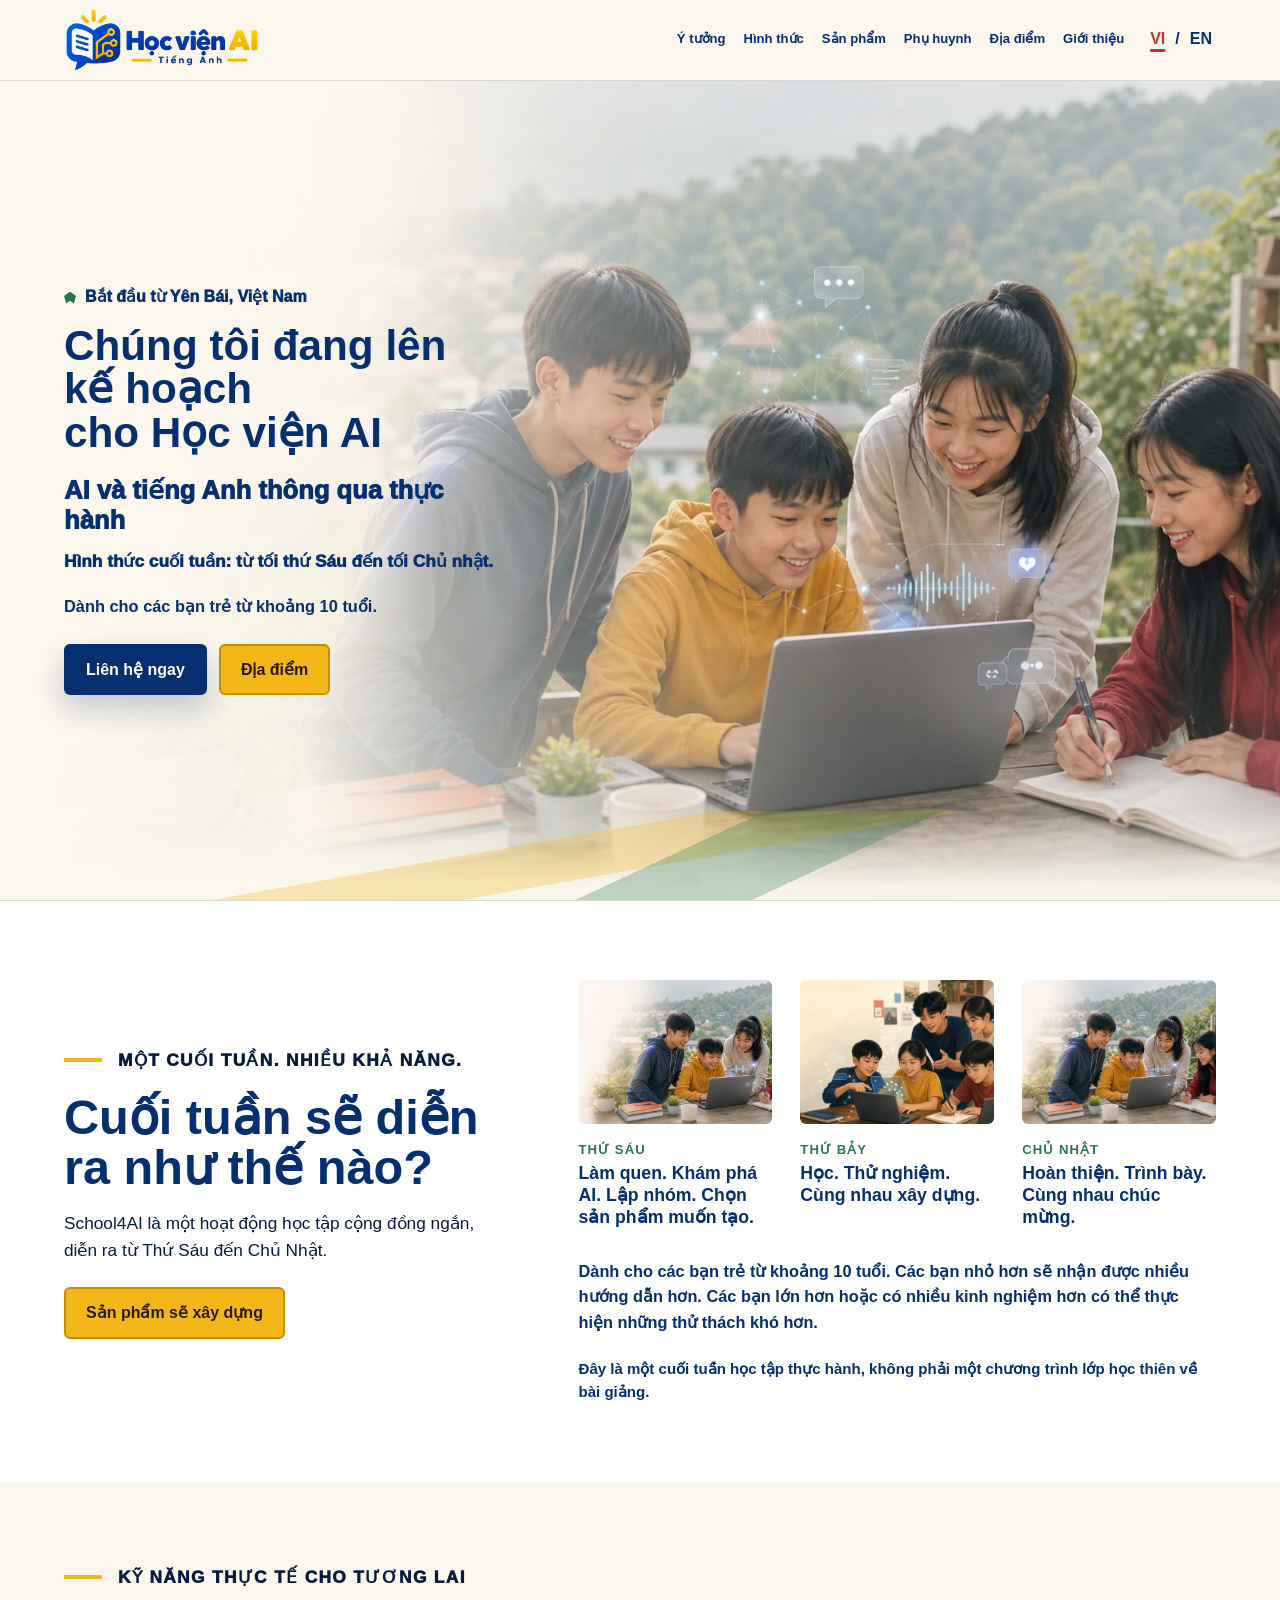
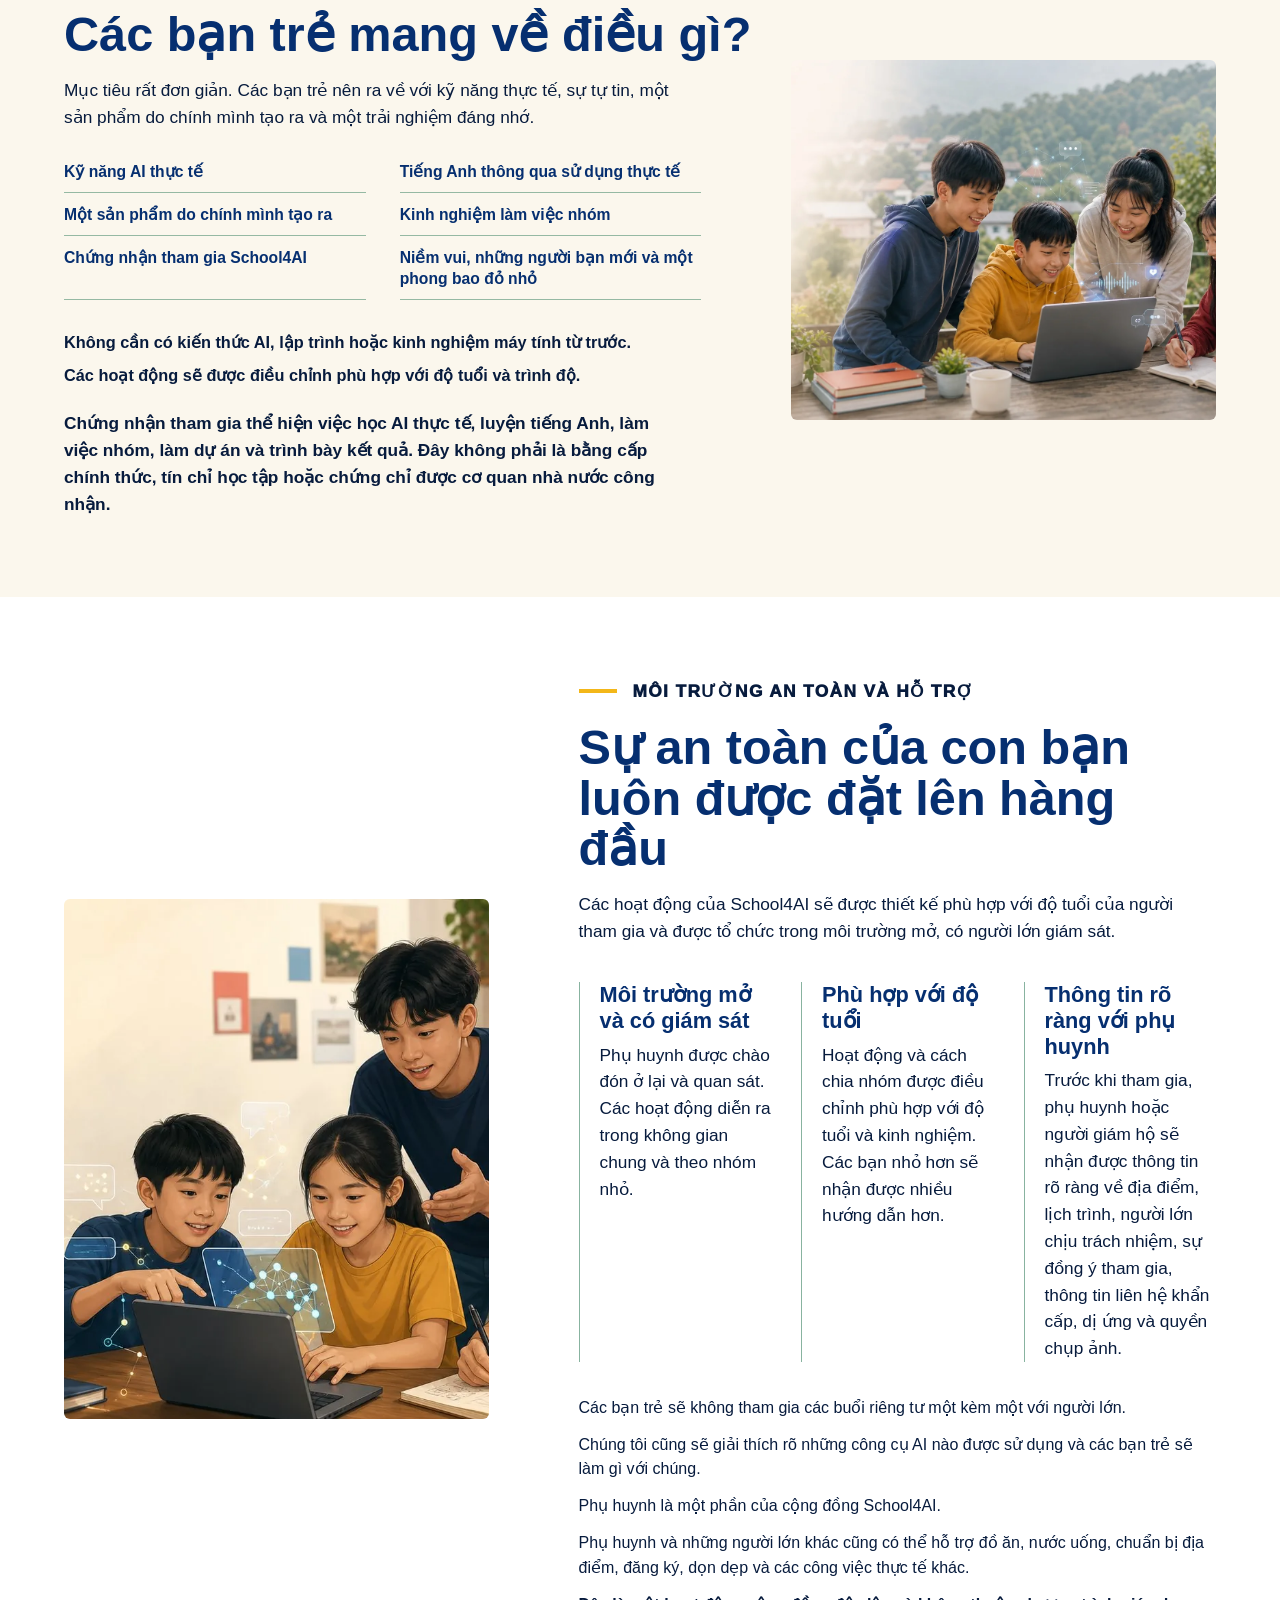
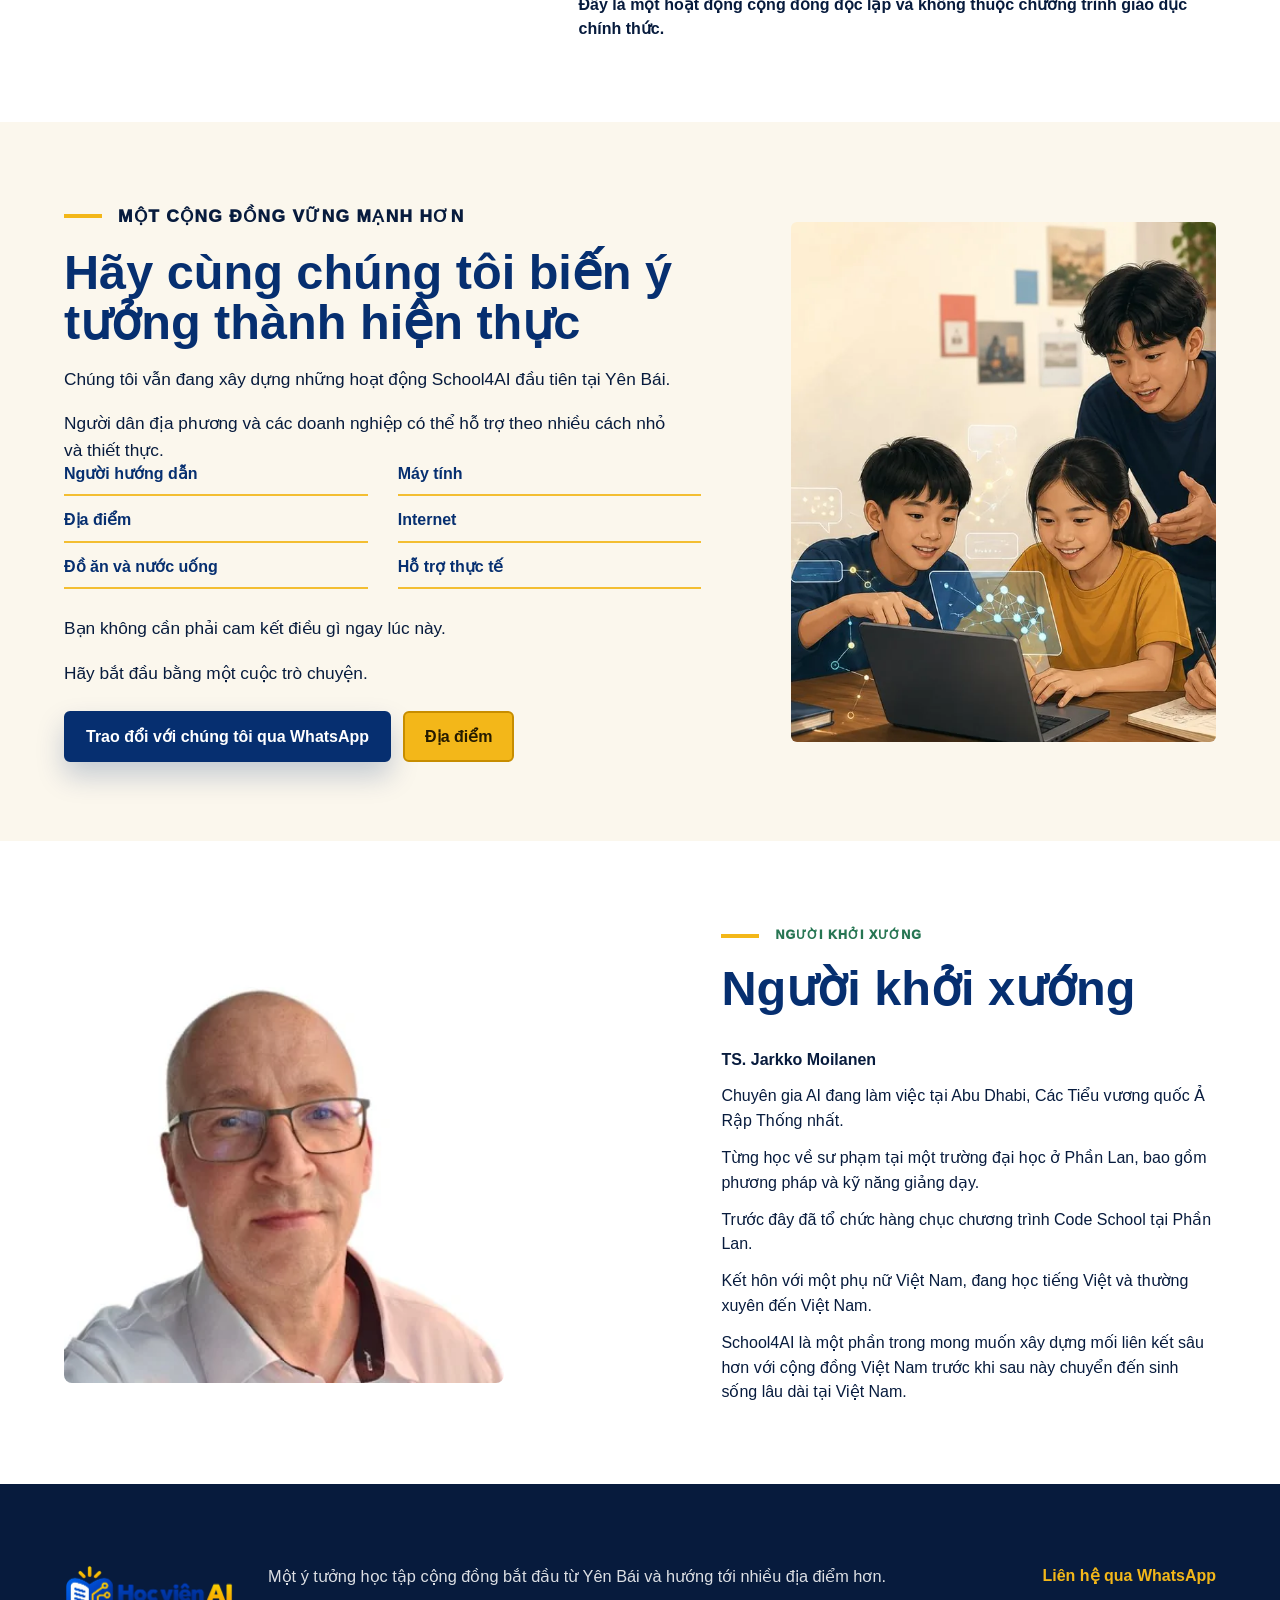
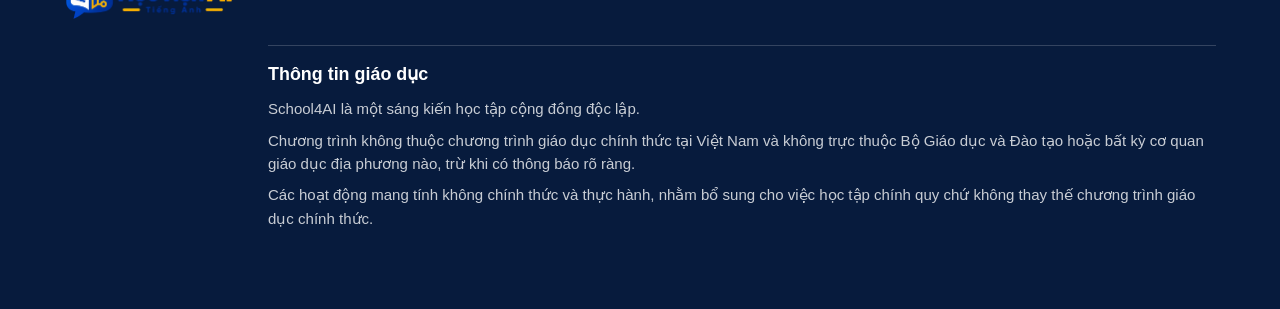
==== index.html @ fe5a171f "Keep safety heading on one line" ====
<!doctype html>
<html lang="vi">
  <head>
    <meta charset="utf-8">
    <meta name="viewport" content="width=device-width, initial-scale=1">
    <title>Học viện AI | Bắt đầu từ Yên Bái</title>
    <meta name="description" content="Một ý tưởng học tập cộng đồng về AI, tiếng Anh và học thông qua thực hành. Chúng tôi bắt đầu từ Yên Bái và hướng tới nhiều địa điểm hơn.">
    <meta property="og:title" content="Học viện AI | Bắt đầu từ Yên Bái">
    <meta property="og:description" content="Một ý tưởng học tập cộng đồng về AI, tiếng Anh và học thông qua thực hành. Chúng tôi bắt đầu từ Yên Bái và hướng tới nhiều địa điểm hơn.">
    <meta property="og:type" content="website">
    <meta property="og:url" content="https://school4ai.net/">
    <meta property="og:image" content="assets/hero-community-yen-bai.webp">
    <meta name="twitter:card" content="summary_large_image">
    <meta name="twitter:title" content="Học viện AI | Bắt đầu từ Yên Bái">
    <meta name="twitter:description" content="Một ý tưởng học tập cộng đồng về AI, tiếng Anh và học thông qua thực hành. Chúng tôi bắt đầu từ Yên Bái và hướng tới nhiều địa điểm hơn.">
    <meta name="twitter:image" content="assets/hero-community-yen-bai.webp">
    <link rel="canonical" href="https://school4ai.net/">
    <link rel="icon" href="assets/favicon.svg" type="image/svg+xml">
    <link rel="preload" href="assets/logo-vi.webp" as="image">
    <link rel="preload" href="assets/hero-community-yen-bai.webp" as="image">
    <link rel="stylesheet" href="css/styles.css?v=20260906-29">
  </head>
  <body>
    <header class="site-header">
      <a class="brand" href="#top" aria-label="School of AI">
        <img id="site-logo" src="assets/logo-vi.webp" alt="Hoc vien AI, Tieng Anh">
      </a>
      <nav class="main-nav" aria-label="Main navigation">
        <a href="#idea">Ý tưởng</a>
        <a href="#format">Hình thức</a>
        <a href="apps.html">Sản phẩm</a>
        <a href="#parents">Phụ huynh</a>
        <a href="locations.html">Địa điểm</a>
        <a href="#about">Giới thiệu</a>
      </nav>
      <div class="language-switch" aria-label="Language">
        <a href="index.html" class="active" aria-current="page">VI</a>
        <span aria-hidden="true">/</span>
        <a href="en.html">EN</a>
      </div>
      <button class="mobile-menu-button" type="button" popovertarget="mobile-menu-vi" aria-label="Mở menu"><span></span><span></span><span></span></button>
      <nav class="mobile-menu-panel" id="mobile-menu-vi" popover aria-label="Điều hướng di động">
        <a href="#idea">Ý tưởng</a>
        <a href="#format">Hình thức</a>
        <a href="apps.html">Sản phẩm</a>
        <a href="#parents">Phụ huynh</a>
        <a href="locations.html">Địa điểm</a>
        <a href="#about">Giới thiệu</a>
      </nav>
    </header>

    <main id="top">
      <section class="hero">
        <div class="hero-copy">
          <p class="location-line">Bắt đầu từ Yên Bái, Việt Nam</p>
          <h1>Chúng tôi đang lên kế hoạch<br>cho Học viện AI</h1>
          <p class="hero-subheadline">AI và tiếng Anh thông qua thực hành</p>
          <p class="format-line">Hình thức cuối tuần: từ tối thứ Sáu đến tối Chủ nhật.</p>
          <p class="age-line">Dành cho các bạn trẻ <br class="mobile-break">từ khoảng 10 tuổi.</p>
          <div class="hero-actions">
            <a class="button primary whatsapp-link" href="https://wa.me/971509718065?text=Xin%20chao%20Jarkko.%20Toi%20da%20xem%20y%20tuong%20Hoc%20vien%20AI%20va%20muon%20tim%20hieu%20them.">Liên hệ ngay</a>
            <a class="button secondary" href="locations.html">Địa điểm</a>
          </div>
        </div>
        <div class="hero-panel">
          <img src="assets/hero-community-yen-bai.webp" alt="Nhóm bạn trẻ Việt Nam từ khoảng 10 tuổi đến tuổi thiếu niên cùng thử nghiệm AI trên máy tính">
        </div>
      </section>

      <section id="format" class="story-section weekend-section" aria-labelledby="weekend-title">
        <span id="idea" class="anchor-marker"></span>
        <div class="story-heading">
          <p class="story-label">Một cuối tuần. Nhiều khả năng.</p>
          <h2 id="weekend-title">Cuối tuần sẽ diễn ra như thế nào?</h2>
          <p>School4AI là một hoạt động học tập cộng đồng ngắn, diễn ra từ Thứ Sáu đến Chủ Nhật.</p>
          <a class="button secondary" href="apps.html">Sản phẩm sẽ xây dựng</a>
        </div>
        <div class="story-body">
          <ol class="photo-moments"><li><img src="assets/hero-community-yen-bai.webp" alt=""><strong>Thứ Sáu</strong><span>Làm quen. Khám phá AI. Lập nhóm. Chọn sản phẩm muốn tạo.</span></li><li><img src="assets/hero-mixed-age.webp" alt=""><strong>Thứ Bảy</strong><span>Học. Thử nghiệm. Cùng nhau xây dựng.</span></li><li><img src="assets/hero-community-yen-bai.webp" alt=""><strong>Chủ Nhật</strong><span>Hoàn thiện. Trình bày. Cùng nhau chúc mừng.</span></li></ol>
          <p class="plain-note">Dành cho các bạn trẻ từ khoảng 10 tuổi. Các bạn nhỏ hơn sẽ nhận được nhiều hướng dẫn hơn. Các bạn lớn hơn hoặc có nhiều kinh nghiệm hơn có thể thực hiện những thử thách khó hơn.</p>
          <p class="supporting-line">Đây là một cuối tuần học tập thực hành, không phải một chương trình lớp học thiên về bài giảng.</p>
        </div>
      </section>

      <section id="young" class="story-section value-section visual-section" aria-labelledby="young-title">
        <div class="story-heading">
          <p class="story-label">Kỹ năng thực tế cho tương lai</p>
          <h2 id="young-title">Các bạn trẻ mang về điều gì?</h2>
          <p>Mục tiêu rất đơn giản. Các bạn trẻ nên ra về với kỹ năng thực tế, sự tự tin, một sản phẩm do chính mình tạo ra và một trải nghiệm đáng nhớ.</p>
          <ul class="value-list"><li>Kỹ năng AI thực tế</li><li>Tiếng Anh thông qua sử dụng thực tế</li><li>Một sản phẩm do chính mình tạo ra</li><li>Kinh nghiệm làm việc nhóm</li><li>Chứng nhận tham gia School4AI</li><li>Niềm vui, những người bạn mới và một phong bao đỏ nhỏ</li></ul>
          <div class="plain-note">
            <p>Không cần có kiến thức AI, lập trình hoặc kinh nghiệm máy tính từ trước.</p>
            <p>Các hoạt động sẽ được điều chỉnh phù hợp với độ tuổi và trình độ.</p>
          </div>
          <p class="supporting-line">Chứng nhận tham gia thể hiện việc học AI thực tế, luyện tiếng Anh, làm việc nhóm, làm dự án và trình bày kết quả. Đây không phải là bằng cấp chính thức, tín chỉ học tập hoặc chứng chỉ được cơ quan nhà nước công nhận.</p>
        </div>
        <figure class="story-photo value-photo"><img src="assets/hero-community-yen-bai.webp" alt="Các bạn trẻ Việt Nam cùng làm việc với máy tính"></figure>
      </section>

      <section id="parents" class="story-section safety-section visual-section image-left" aria-labelledby="parents-title">
        <figure class="story-photo safety-photo"><img src="assets/hero-mixed-age.webp" alt="Người lớn ở gần khi các bạn trẻ cùng học với máy tính"></figure>
        <div class="story-heading">
          <p class="story-label">Môi trường an toàn và hỗ trợ</p>
          <h2 id="parents-title">Sự an toàn của con bạn luôn được đặt lên hàng đầu</h2>
          <p>Các hoạt động của School4AI sẽ được thiết kế phù hợp với độ tuổi của người tham gia và được tổ chức trong môi trường mở, có người lớn giám sát.</p>
          <div class="simple-blocks"><article><h3>Môi trường mở và có giám sát</h3><p>Phụ huynh được chào đón ở lại và quan sát. Các hoạt động diễn ra trong không gian chung và theo nhóm nhỏ.</p></article><article><h3>Phù hợp với độ tuổi</h3><p>Hoạt động và cách chia nhóm được điều chỉnh phù hợp với độ tuổi và kinh nghiệm. Các bạn nhỏ hơn sẽ nhận được nhiều hướng dẫn hơn.</p></article><article><h3>Thông tin rõ ràng với phụ huynh</h3><p>Trước khi tham gia, phụ huynh hoặc người giám hộ sẽ nhận được thông tin rõ ràng về địa điểm, lịch trình, người lớn chịu trách nhiệm, sự đồng ý tham gia, thông tin liên hệ khẩn cấp, dị ứng và quyền chụp ảnh.</p></article></div>
          <div class="copy-stack compact-copy">
            <p>Các bạn trẻ sẽ không tham gia các buổi riêng tư một kèm một với người lớn.</p>
            <p>Chúng tôi cũng sẽ giải thích rõ những công cụ AI nào được sử dụng và các bạn trẻ sẽ làm gì với chúng.</p>
            <p>Phụ huynh là một phần của cộng đồng School4AI.</p>
            <p>Phụ huynh và những người lớn khác cũng có thể hỗ trợ đồ ăn, nước uống, chuẩn bị địa điểm, đăng ký, dọn dẹp và các công việc thực tế khác.</p>
            <p class="parent-disclaimer">Đây là một hoạt động cộng đồng độc lập và không thuộc chương trình giáo dục chính thức.</p>
          </div>
        </div>
      </section>

      <section id="involved" class="story-section help-section visual-section" aria-labelledby="involved-title">
        <div class="story-heading">
          <p class="story-label">Một cộng đồng vững mạnh hơn</p>
          <h2 id="involved-title">Hãy cùng chúng tôi biến ý tưởng thành hiện thực</h2>
          <p>Chúng tôi vẫn đang xây dựng những hoạt động School4AI đầu tiên tại Yên Bái.</p>
          <p>Người dân địa phương và các doanh nghiệp có thể hỗ trợ theo nhiều cách nhỏ và thiết thực.</p>
          <ul class="simple-list two-column-list"><li>Người hướng dẫn</li><li>Máy tính</li><li>Địa điểm</li><li>Internet</li><li>Đồ ăn và nước uống</li><li>Hỗ trợ thực tế</li></ul>
          <p>Bạn không cần phải cam kết điều gì ngay lúc này.</p>
          <p>Hãy bắt đầu bằng một cuộc trò chuyện.</p>
          <div class="section-actions">
            <a class="button primary whatsapp-link" href="https://wa.me/971509718065?text=Xin%20chao%20Jarkko.%20Toi%20da%20xem%20y%20tuong%20Hoc%20vien%20AI%20va%20muon%20tim%20hieu%20them.">Trao đổi với chúng tôi qua WhatsApp</a>
            <a class="button secondary" href="locations.html">Địa điểm</a>
          </div>
        </div>
        <figure class="story-photo help-photo"><img src="assets/hero-mixed-age.webp" alt="Cộng đồng hỗ trợ các bạn trẻ học với máy tính"></figure>
      </section>

      <section id="about" class="about-section">
        <div class="about-visual">
          <img class="about-scene" src="assets/jarkko-moilanen.webp" alt="Chân dung TS. Jarkko Moilanen">
        </div>
        <div class="section-copy">
          <p class="story-label">Người khởi xướng</p>
          <h2>Người khởi xướng</h2>
          <div class="copy-stack compact-copy"><p><strong>TS. Jarkko Moilanen</strong></p>
          <p>Chuyên gia AI đang làm việc tại Abu Dhabi, Các Tiểu vương quốc Ả Rập Thống nhất.</p>
          <p>Từng học về sư phạm tại một trường đại học ở Phần Lan, bao gồm phương pháp và kỹ năng giảng dạy.</p>
          <p>Trước đây đã tổ chức hàng chục chương trình Code School tại Phần Lan.</p>
          <p>Kết hôn với một phụ nữ Việt Nam, đang học tiếng Việt và thường xuyên đến Việt Nam.</p>
          <p>School4AI là một phần trong mong muốn xây dựng mối liên kết sâu hơn với cộng đồng Việt Nam trước khi sau này chuyển đến sinh sống lâu dài tại Việt Nam.</p></div>
        </div>
      </section>
    </main>

    <footer class="site-footer">
      <img id="footer-logo" src="assets/logo-vi.webp" alt="Hoc vien AI, Tieng Anh">
      <p>Một ý tưởng học tập cộng đồng bắt đầu từ Yên Bái và hướng tới nhiều địa điểm hơn.</p>
      <a class="whatsapp-link" href="https://wa.me/971509718065?text=Xin%20chao%20Jarkko.%20Toi%20da%20xem%20y%20tuong%20Hoc%20vien%20AI%20va%20muon%20tim%20hieu%20them.">Liên hệ qua WhatsApp</a>
      <div class="footer-disclaimer">
        <h2>Thông tin giáo dục</h2>
        <p>School4AI là một sáng kiến học tập cộng đồng độc lập.</p>
        <p>Chương trình không thuộc chương trình giáo dục chính thức tại Việt Nam và không trực thuộc Bộ Giáo dục và Đào tạo hoặc bất kỳ cơ quan giáo dục địa phương nào, trừ khi có thông báo rõ ràng.</p>
        <p>Các hoạt động mang tính không chính thức và thực hành, nhằm bổ sung cho việc học tập chính quy chứ không thay thế chương trình giáo dục chính thức.</p>
      </div>
    </footer>
  </body>
</html>
---- css/styles.css ----
:root {
  --blue: #0055c8;
  --blue-dark: #062f70;
  --blue-ink: #071b3d;
  --gold: #f3b719;
  --red: #c9342a;
  --green: #277653;
  --leaf: #e7f1e6;
  --paper: #fbf7ed;
  --warm: #efe0c6;
  --white: #ffffff;
  --muted: #5c6574;
  --line: rgba(7, 27, 61, 0.14);
  --shadow: 0 24px 70px rgba(7, 27, 61, 0.18);
  --radius: 8px;
  color-scheme: light;
}

* {
  box-sizing: border-box;
}

html {
  scroll-behavior: smooth;
}

body {
  margin: 0;
  background: var(--paper);
  color: var(--blue-ink);
  font-family: Arial, Helvetica, sans-serif;
  line-height: 1.55;
}

a {
  color: inherit;
}

img {
  display: block;
  max-width: 100%;
}

:focus-visible {
  outline: 3px solid var(--gold);
  outline-offset: 4px;
}

.site-header {
  display: grid;
  grid-template-columns: 196px 1fr auto;
  align-items: center;
  gap: 22px;
  min-width: 0;
  padding: 7px clamp(18px, 5vw, 78px);
  background: var(--paper);
  border-bottom: 1px solid var(--line);
}

.brand {
  width: 196px;
  min-height: 48px;
  display: flex;
  align-items: center;
}

.brand img {
  width: 196px;
  height: auto;
}

.main-nav {
  display: flex;
  justify-content: flex-end;
  align-items: center;
  gap: clamp(14px, 1.4vw, 24px);
  min-width: 0;
  color: var(--blue-dark);
  font-size: clamp(0.82rem, 0.78vw, 0.88rem);
  font-weight: 800;
}

.main-nav a,
.site-footer a {
  text-decoration: none;
}

.main-nav a {
  flex: 0 0 auto;
  padding: 5px 0;
  border-bottom: 2px solid transparent;
  white-space: nowrap;
}

.main-nav a:hover {
  border-bottom-color: var(--gold);
}

.language-switch {
  display: flex;
  align-items: center;
  gap: 6px;
  color: var(--blue-dark);
  font-weight: 900;
}

.language-switch a {
  padding: 4px;
  color: var(--blue-dark);
  text-decoration: none;
}

.language-switch a.active {
  color: var(--red);
  text-decoration: underline;
  text-decoration-thickness: 3px;
  text-underline-offset: 5px;
}

.mobile-menu-button,
.mobile-menu-panel {
  display: none;
}

.mobile-break {
  display: none;
}

main > section,
.site-footer {
  scroll-margin-top: 82px;
  padding: clamp(54px, 6.2vw, 92px) clamp(20px, 5vw, 80px);
}

.hero {
  position: relative;
  min-height: calc(100vh - 80px);
  display: grid;
  grid-template-columns: minmax(360px, 0.38fr) minmax(0, 0.62fr);
  align-items: center;
  overflow: hidden;
  background: #fbf7ed;
  border-bottom: 1px solid var(--line);
}

.hero::before,
.hero::after {
  content: "";
  position: absolute;
  pointer-events: none;
}

.hero::before {
  inset: 0;
  z-index: 1;
  background:
    linear-gradient(90deg, rgba(251, 247, 237, 0.98) 0%, rgba(251, 247, 237, 0.93) 24%, rgba(251, 247, 237, 0.42) 43%, rgba(251, 247, 237, 0.06) 68%),
    linear-gradient(180deg, rgba(251, 247, 237, 0.18) 0%, rgba(251, 247, 237, 0) 54%, rgba(251, 247, 237, 0.2) 100%);
}

.hero::after {
  left: 0;
  right: 0;
  bottom: -1px;
  z-index: 2;
  height: clamp(42px, 7vw, 96px);
  background:
    linear-gradient(155deg, transparent 52%, rgba(39, 118, 83, 0.28) 52% 64%, transparent 64%),
    linear-gradient(170deg, transparent 40%, rgba(243, 183, 25, 0.28) 40% 54%, transparent 54%),
    linear-gradient(180deg, transparent 0%, rgba(251, 247, 237, 0.95) 84%);
}

.hero-copy,
.section-copy,
.copy-stack {
  max-width: 690px;
}

.hero-copy {
  position: relative;
  z-index: 3;
  max-width: 560px;
  align-self: center;
}

.section-kicker,
.location-line {
  margin: 0 0 14px;
  color: var(--red);
  font-size: 0.78rem;
  font-weight: 950;
  letter-spacing: 0;
  text-transform: uppercase;
}

.location-line {
  display: inline-flex;
  align-items: center;
  gap: 9px;
  color: var(--blue-dark);
  font-size: 1rem;
  text-transform: none;
}

.location-line::before {
  content: "";
  width: 12px;
  height: 12px;
  background: var(--green);
  clip-path: polygon(50% 0, 100% 38%, 82% 100%, 50% 76%, 18% 100%, 0 38%);
}

h1,
h2 {
  margin: 0;
  color: var(--blue-dark);
  line-height: 1.03;
  letter-spacing: 0;
}

h1 {
  max-width: 560px;
  font-size: clamp(2.55rem, 4.25vw, 4.35rem);
  overflow-wrap: break-word;
}

html[lang="vi"] .hero h1 {
  font-size: clamp(2.25rem, 3.3vw, 3.35rem);
}

h2 {
  font-size: clamp(1.85rem, 3.8vw, 3.6rem);
}

p {
  margin: 18px 0 0;
  font-size: clamp(1.02rem, 1.25vw, 1.17rem);
}

.lead {
  color: var(--green);
  font-size: clamp(1.05rem, 1.45vw, 1.32rem);
  font-weight: 850;
}

.hero-subheadline {
  margin: 22px 0 0;
  color: var(--blue-dark);
  font-size: clamp(1.25rem, 2vw, 2rem);
  font-weight: 950;
  line-height: 1.14;
}

.age-line {
  display: inline-block;
  margin: 22px 0 0;
  padding: 0;
  background: transparent;
  border-left: 0;
  color: var(--blue-dark);
  font-size: clamp(1rem, 1.28vw, 1.14rem);
  font-weight: 900;
}

.format-line {
  max-width: 460px;
  margin: 16px 0 0;
  color: var(--blue-dark);
  font-size: clamp(1rem, 1.35vw, 1.2rem);
  font-weight: 950;
  line-height: 1.25;
}

.promise-list {
  display: grid;
  gap: 8px;
  margin: 18px 0 0;
  padding: 0;
  color: var(--blue-dark);
  font-size: clamp(1.12rem, 1.65vw, 1.46rem);
  font-weight: 900;
  line-height: 1.22;
  list-style: none;
}

.button {
  display: inline-flex;
  align-items: center;
  justify-content: center;
  min-height: 50px;
  margin-top: 24px;
  padding: 14px 20px;
  border: 2px solid var(--blue-dark);
  border-radius: 6px;
  font-weight: 900;
  line-height: 1.2;
  text-decoration: none;
  transition: transform 160ms ease, box-shadow 160ms ease, background 160ms ease;
}

.button:hover {
  transform: translateY(-1px);
}

.button.primary {
  background: var(--blue-dark);
  color: var(--white);
  border-color: var(--blue-dark);
  box-shadow: 0 14px 28px rgba(6, 47, 112, 0.22);
}

.hero .button {
  display: flex;
  width: max-content;
  max-width: 100%;
}

.hero-actions {
  display: flex;
  flex-wrap: wrap;
  gap: 12px;
  align-items: center;
  margin-top: 24px;
}

.hero-actions .button,
.section-actions .button {
  margin-top: 0;
}

.section-actions {
  display: flex;
  flex-wrap: wrap;
  gap: 12px;
  align-items: center;
  margin-top: 24px;
}

.button.secondary {
  background: var(--gold);
  color: #251b00;
  border-color: #c78d00;
}

.hero-panel {
  position: absolute;
  inset: 0;
  z-index: 0;
}

.hero-panel img {
  position: absolute;
  inset: 0;
  width: 100%;
  height: 100%;
  object-fit: cover;
  object-position: 68% 50%;
}

.hero-caption {
  display: none;
}

.story-section {
  position: relative;
  display: grid;
  grid-template-columns: minmax(300px, 0.4fr) minmax(420px, 0.6fr);
  gap: clamp(50px, 7vw, 118px);
  align-items: center;
  max-width: 1760px;
  margin-inline: auto;
  background: var(--white);
  border-bottom: 0;
}

.story-section:nth-of-type(odd) {
  background: var(--paper);
  grid-template-columns: minmax(420px, 0.6fr) minmax(300px, 0.4fr);
}

.story-heading {
  max-width: 680px;
}

.value-section .story-heading {
  max-width: 820px;
}

@media (min-width: 900px) {
  html[lang="en"] .safety-section .story-heading {
    max-width: 860px;
  }

  html[lang="en"] #parents-title {
    white-space: nowrap;
    font-size: clamp(2.35rem, 3.1vw, 3.05rem);
  }
}

#young-title {
  white-space: nowrap;
}

.story-heading p {
  max-width: 620px;
  color: var(--blue-ink);
  font-size: clamp(1.05rem, 1.35vw, 1.22rem);
}

.story-body {
  max-width: 880px;
}

.story-label {
  display: inline-flex;
  align-items: center;
  gap: 16px;
  margin: 0 0 18px;
  color: var(--green);
  font-size: 0.78rem;
  font-weight: 950;
  letter-spacing: 0.08em;
  text-transform: uppercase;
}

.story-label::before {
  content: "";
  width: 38px;
  height: 4px;
  background: var(--gold);
}

.anchor-marker {
  position: absolute;
  top: 0;
}

.story-photo {
  position: relative;
  margin: 0;
  overflow: hidden;
  border-radius: 6px;
}

.story-photo img {
  width: 100%;
  height: 100%;
  min-height: 360px;
  object-fit: cover;
}

.value-photo img {
  object-position: 66% 48%;
}

.safety-photo img,
.help-photo img {
  min-height: 520px;
  object-position: 48% 50%;
}

.value-list,
.simple-list {
  display: grid;
  margin: 0;
  padding: 0;
  list-style: none;
}

.value-list {
  grid-template-columns: repeat(2, minmax(0, 1fr));
  gap: 12px 34px;
  margin-top: 32px;
}

.value-list li,
.simple-list li {
  color: var(--blue-dark);
  font-weight: 900;
  line-height: 1.28;
}

.value-list li {
  padding: 0 0 10px;
  border-bottom: 1px solid rgba(39, 118, 83, 0.48);
  font-size: clamp(0.98rem, 1.22vw, 1.1rem);
}

.plain-note {
  margin-top: 30px;
  color: var(--blue-dark);
  font-weight: 850;
}

div.plain-note {
  display: grid;
  gap: 8px;
}

.plain-note p,
.plain-note {
  font-size: clamp(1.02rem, 1.18vw, 1.12rem);
}

.plain-note p {
  margin: 0;
}

.supporting-line {
  max-width: 760px;
  margin-top: 22px;
  color: var(--blue-dark);
  font-size: clamp(0.94rem, 1.04vw, 1.02rem);
  font-weight: 760;
}

.photo-moments {
  display: grid;
  grid-template-columns: repeat(3, minmax(0, 1fr));
  gap: 28px;
  margin: 0;
  padding: 0;
  list-style: none;
}

.photo-moments li {
  display: grid;
  align-content: start;
}

.photo-moments img {
  width: 100%;
  aspect-ratio: 1.35;
  object-fit: cover;
  border-radius: 6px;
}

.photo-moments li:first-child img {
  object-position: 42% 52%;
}

.photo-moments li:nth-child(2) img {
  object-position: 52% 52%;
}

.photo-moments li:nth-child(3) img {
  object-position: 78% 48%;
}

.photo-moments strong {
  margin-top: 18px;
  color: var(--green);
  font-size: 0.82rem;
  letter-spacing: 0.08em;
  line-height: 1.2;
  text-transform: uppercase;
}

.photo-moments span {
  display: block;
  margin-top: 6px;
  color: var(--blue-dark);
  font-size: clamp(1.02rem, 1.38vw, 1.22rem);
  font-weight: 900;
  line-height: 1.24;
}

.day-list {
  display: grid;
  gap: 0;
  margin: 0;
  padding: 0;
  list-style: none;
}

.day-list li {
  display: grid;
  grid-template-columns: minmax(100px, 0.22fr) minmax(0, 0.78fr);
  gap: 24px;
  padding: 22px 0;
  border-top: 1px solid var(--line);
}

.day-list li:last-child {
  border-bottom: 1px solid var(--line);
}

.day-list strong {
  color: var(--red);
  font-size: 0.98rem;
  line-height: 1.25;
}

.day-list span {
  color: var(--blue-dark);
  font-size: clamp(1.05rem, 1.55vw, 1.32rem);
  font-weight: 900;
  line-height: 1.24;
}

.simple-blocks {
  display: grid;
  grid-template-columns: repeat(3, minmax(0, 1fr));
  gap: 30px;
  margin-top: 38px;
}

.simple-blocks article {
  padding-left: 20px;
  border-left: 1px solid rgba(39, 118, 83, 0.55);
}

.simple-blocks h3 {
  margin: 0;
  color: var(--blue-dark);
  font-size: clamp(1.12rem, 1.7vw, 1.42rem);
  line-height: 1.18;
}

.simple-blocks p,
.compact-copy p {
  max-width: 760px;
}

.simple-blocks p {
  margin-top: 8px;
}

.compact-copy {
  margin-top: 34px;
}

.compact-copy p {
  margin-top: 12px;
  font-size: clamp(1rem, 1.12vw, 1.08rem);
}

.two-column-list {
  grid-template-columns: repeat(2, minmax(0, 1fr));
  gap: 14px 30px;
  margin-bottom: 26px;
}

.two-column-list li {
  padding-bottom: 10px;
  border-bottom: 2px solid rgba(243, 183, 25, 0.88);
}

.format-section,
.take-home-section,
.intro-section,
.split-section,
.idea-section,
.audience-band,
.involved-section,
.about-section,
.contact-section,
.disclaimer-section {
  display: grid;
  grid-template-columns: minmax(280px, 0.42fr) minmax(360px, 0.58fr);
  gap: clamp(42px, 6vw, 96px);
  align-items: start;
  max-width: 1760px;
  margin-inline: auto;
  background: var(--white);
  border-bottom: 1px solid var(--line);
}

.take-home-section,
.split-section,
.audience-band {
  grid-template-columns: minmax(360px, 0.58fr) minmax(280px, 0.42fr);
}

.idea-section,
.involved-section,
.disclaimer-section {
  background: var(--leaf);
}

.about-section {
  grid-template-columns: minmax(320px, 0.54fr) minmax(280px, 0.46fr);
  align-items: center;
  border-bottom: 0;
}

.format-section,
.intro-section,
.split-section,
.involved-section,
.contact-section {
  background: var(--white);
}

.take-home-section,
.idea-section,
.audience-band,
.disclaimer-section {
  background: var(--paper);
}

.idea-section > :first-child,
.disclaimer-section > :first-child {
  order: 2;
}

.idea-section > :last-child,
.disclaimer-section > :last-child {
  order: 1;
}

.format-schedule {
  display: grid;
  grid-template-columns: 1fr;
  gap: 0;
  margin: 0;
  padding: 0;
  list-style: none;
  border: 1px solid var(--line);
  border-radius: var(--radius);
  overflow: hidden;
}

.format-schedule li {
  min-height: 0;
  padding: 22px 24px;
  background: rgba(231, 241, 230, 0.72);
  border-bottom: 1px solid var(--line);
}

.format-schedule li:last-child {
  border-bottom: 0;
}

.format-schedule strong,
.format-schedule span {
  display: block;
}

.format-schedule strong {
  color: var(--blue-dark);
  font-size: 1.08rem;
  line-height: 1.2;
}

.format-schedule span {
  margin-top: 12px;
  color: var(--blue-ink);
  font-size: 0.98rem;
  font-weight: 760;
  line-height: 1.4;
}

.take-home-list {
  display: grid;
  grid-template-columns: repeat(2, minmax(0, 1fr));
  gap: 14px;
  margin: 0;
  padding: 0;
  list-style: none;
}

.take-home-list li {
  min-height: 76px;
  padding: 16px 18px;
  background: var(--white);
  border: 1px solid var(--line);
  border-left: 5px solid var(--green);
  border-radius: 6px;
  color: var(--blue-dark);
  font-weight: 850;
  line-height: 1.25;
}

.check-list,
.compact-list {
  display: grid;
  gap: 12px;
  margin: 26px 0 0;
  padding: 0;
  list-style: none;
}

.check-list {
  grid-template-columns: repeat(2, minmax(0, 1fr));
}

.check-list li,
.compact-list li {
  display: grid;
  grid-template-columns: 16px minmax(0, 1fr);
  align-items: start;
  gap: 14px;
  color: var(--blue-ink);
  font-size: 1.01rem;
}

.check-list li::before,
.compact-list li::before {
  content: "";
  margin-top: 0.32em;
  width: 12px;
  height: 12px;
  background: var(--gold);
  border: 3px solid var(--blue-dark);
}

.note {
  margin-top: 28px;
  padding: 0 0 0 20px;
  background: transparent;
  border-left: 4px solid var(--green);
  border-radius: 0;
  color: var(--blue-dark);
  font-weight: 800;
}

.outcome-panel {
  padding: clamp(24px, 3.2vw, 34px);
  background: var(--leaf);
  border: 1px solid rgba(39, 118, 83, 0.16);
  border-top: 5px solid var(--green);
  border-radius: var(--radius);
  color: var(--blue-ink);
}

.value-side {
  display: grid;
  gap: 18px;
}

.outcome-panel p {
  margin: 0 0 18px;
  color: var(--red);
  font-size: 0.8rem;
  font-weight: 950;
  text-transform: uppercase;
}

.outcome-panel strong {
  display: block;
  max-width: 620px;
  color: var(--blue-dark);
  font-size: clamp(1.28rem, 2.15vw, 1.9rem);
  line-height: 1.16;
}

.outcome-panel span {
  display: block;
  margin-top: 22px;
  color: var(--blue-ink);
  font-size: 1.04rem;
}

.certificate-panel {
  padding: clamp(22px, 3vw, 30px);
  background: var(--white);
  border: 1px solid var(--line);
  border-left: 5px solid var(--gold);
  border-radius: var(--radius);
}

.certificate-panel h3 {
  margin: 0;
  color: var(--blue-dark);
  font-size: clamp(1.45rem, 2.4vw, 2.2rem);
  line-height: 1.08;
}

.certificate-panel .compact-list {
  grid-template-columns: repeat(2, minmax(0, 1fr));
}

.certificate-note,
.parent-disclaimer {
  color: var(--blue-dark);
  font-weight: 800;
}

.certificate-note {
  padding-top: 18px;
  border-top: 1px solid var(--line);
}

.narrow {
  max-width: 760px;
}

.learning-path {
  display: grid;
  gap: 0;
  margin: 0;
  padding: 0;
  list-style: none;
  background: var(--white);
  border: 1px solid var(--line);
  border-radius: var(--radius);
  overflow: hidden;
}

.learning-path li {
  counter-increment: path;
  display: grid;
  grid-template-columns: 46px 1fr;
  align-items: center;
  gap: 16px;
  padding: 18px;
  border-bottom: 1px solid rgba(7, 27, 61, 0.12);
  color: var(--blue-dark);
  font-size: clamp(1.05rem, 1.7vw, 1.32rem);
  font-weight: 900;
}

.learning-path li:last-child {
  border-bottom: 0;
}

.learning-path li::before {
  content: counter(path);
  display: grid;
  width: 42px;
  height: 42px;
  place-items: center;
  background: var(--red);
  color: var(--white);
  border-radius: 6px;
  font-size: 1rem;
}

.audience-band .parent-lead {
  color: var(--blue-dark);
  font-size: clamp(1.18rem, 1.7vw, 1.46rem);
  font-weight: 950;
  line-height: 1.25;
}

.audience-band .parent-lead.secondary {
  margin-top: 30px;
  color: var(--green);
  font-size: clamp(1.05rem, 1.35vw, 1.24rem);
}

.parent-safety-list {
  grid-template-columns: repeat(2, minmax(0, 1fr));
  margin: 28px 0;
  padding: 18px 0;
  border-block: 1px solid var(--line);
}

.parent-help-list {
  grid-template-columns: repeat(2, minmax(0, 1fr));
  margin-top: 18px;
}

.audience-band .parent-disclaimer {
  margin-top: 24px;
  color: var(--blue-dark);
}

.support-grid {
  display: grid;
  grid-template-columns: repeat(2, minmax(0, 1fr));
  gap: 12px;
}

.support-grid article {
  min-height: 74px;
  padding: 18px;
  background: var(--white);
  border: 1px solid var(--line);
  border-left: 5px solid var(--green);
  border-radius: var(--radius);
  color: var(--blue-dark);
  font-weight: 850;
}

.about-visual {
  position: relative;
  justify-self: start;
  width: min(440px, 100%);
  aspect-ratio: 1;
  min-height: 0;
  overflow: hidden;
  border-radius: var(--radius);
}

.about-scene {
  width: 100%;
  height: 100%;
  object-fit: cover;
  object-position: 50% 42%;
}

.profile-card {
  position: absolute;
  left: clamp(18px, 3vw, 32px);
  bottom: clamp(18px, 3vw, 32px);
  display: grid;
  grid-template-columns: 86px minmax(0, 1fr);
  align-items: center;
  gap: 16px;
  width: min(420px, calc(100% - 36px));
  margin: 0;
  padding: 14px;
  background: rgba(251, 247, 237, 0.93);
  border: 1px solid rgba(255, 255, 255, 0.72);
  border-radius: var(--radius);
  backdrop-filter: blur(12px);
}

.profile-card img {
  width: 86px;
  height: 86px;
  object-fit: cover;
  border: 3px solid var(--white);
  border-radius: 6px;
  box-shadow: 0 10px 24px rgba(7, 27, 61, 0.22);
}

.profile-card figcaption {
  display: grid;
  gap: 4px;
  min-width: 0;
}

.profile-card strong {
  color: var(--blue-dark);
  font-size: 1rem;
  line-height: 1.15;
}

.profile-card span {
  color: var(--muted);
  font-size: 0.92rem;
  font-weight: 800;
  line-height: 1.25;
}

.disclaimer-section h2 {
  font-size: clamp(1.55rem, 2.8vw, 2.6rem);
}

.disclaimer-section p {
  color: #263650;
  font-size: clamp(0.96rem, 1.1vw, 1.05rem);
}

.contact-action {
  padding: 26px;
  background: var(--white);
  border: 1px solid var(--line);
  border-left: 5px solid var(--gold);
  border-radius: var(--radius);
}

.contact-action p {
  margin: 0 0 8px;
  color: var(--red);
  font-weight: 950;
}

.contact-action > a:not(.button) {
  display: block;
  color: var(--blue-dark);
  font-size: clamp(1.38rem, 2.8vw, 1.9rem);
  font-weight: 950;
  text-decoration: none;
}

.site-footer {
  display: grid;
  grid-template-columns: 170px minmax(220px, 1fr) auto;
  align-items: start;
  gap: 24px 34px;
  background: #071b3d;
  color: var(--white);
}

.site-footer img {
  width: 170px;
}

.site-footer p {
  margin: 0;
  color: rgba(255, 255, 255, 0.86);
}

.site-footer a {
  color: var(--gold);
  font-weight: 850;
}

.footer-disclaimer {
  grid-column: 2 / -1;
  max-width: 980px;
  padding-top: 18px;
  border-top: 1px solid rgba(255, 255, 255, 0.18);
}

.footer-disclaimer h2 {
  margin: 0 0 12px;
  color: var(--white);
  font-size: clamp(1.05rem, 1.4vw, 1.32rem);
  line-height: 1.2;
}

.footer-disclaimer p {
  margin-top: 8px;
  color: rgba(255, 255, 255, 0.78);
  font-size: 0.94rem;
}

.map-page {
  background: var(--white);
}

.map-page .site-header {
  position: relative;
  z-index: 700;
}

.main-nav a[aria-current="page"] {
  color: var(--red);
  border-bottom-color: var(--gold);
}

.locations-shell {
  min-height: calc(100vh - 64px);
  background: var(--paper);
}

.map-intro {
  position: relative;
  display: block;
  max-width: 1760px;
  margin-inline: auto;
  padding: clamp(38px, 4.2vw, 68px) clamp(20px, 5vw, 80px) clamp(24px, 3vw, 38px);
  background: var(--paper);
}

.map-intro h1 {
  max-width: 1320px;
  color: var(--blue-dark);
  font-size: clamp(3rem, 4vw, 4rem);
  line-height: 0.98;
}

.map-intro h1 span {
  display: block;
  margin-bottom: 2px;
  font-size: 0.98em;
  line-height: 0.98;
}

.map-intro h1 strong {
  font-weight: inherit;
}

.map-copy-column {
  max-width: 1100px;
  margin-top: 18px;
}

.map-copy-column p {
  margin-top: 0;
  color: var(--blue-ink);
  font-size: clamp(1rem, 1.12vw, 1.08rem);
  line-height: 1.42;
}

.map-copy-column p + p {
  margin-top: 16px;
  color: var(--blue-dark);
  font-weight: 900;
}

.text-action,
.map-action {
  display: inline-block;
  margin-top: 8px;
}

.text-action {
  color: var(--blue-dark);
  font-weight: 900;
  text-decoration-thickness: 2px;
  text-underline-offset: 4px;
}

.map-action {
  min-height: 52px;
  padding: 15px 24px;
  background: var(--green);
  color: var(--white);
  font-size: 0.96rem;
  font-weight: 900;
  text-decoration: none;
}

.map-action:hover,
.map-action:focus-visible {
  background: var(--blue-dark);
}

.map-action span {
  margin-left: 10px;
}

.map-workspace {
  position: relative;
  width: 100%;
  padding: clamp(20px, 2.8vw, 34px) clamp(20px, 5vw, 80px) clamp(36px, 4vw, 62px);
  background: linear-gradient(180deg, rgba(226, 239, 229, 0.92), rgba(226, 239, 229, 0.66));
}

.map-workspace > * {
  max-width: 1760px;
  margin-inline: auto;
}

.map-layout {
  display: grid;
  grid-template-columns: minmax(0, 0.74fr) minmax(300px, 0.26fr);
  gap: 24px;
  align-items: stretch;
}

.locations-map {
  position: relative;
  contain: layout paint;
  min-height: min(76vh, 800px);
  height: min(76vh, 800px);
  overflow: hidden;
  border: 1px solid rgba(7, 27, 61, 0.12);
  border-radius: 8px;
  background: #cfe6e8;
}

.locations-map .leaflet-pane,
.locations-map .leaflet-tile,
.locations-map .leaflet-marker-icon,
.locations-map .leaflet-marker-shadow,
.locations-map .leaflet-tile-container,
.locations-map .leaflet-pane > svg,
.locations-map .leaflet-pane > canvas,
.locations-map .leaflet-zoom-box,
.locations-map .leaflet-image-layer,
.locations-map .leaflet-layer {
  position: absolute;
  left: 0;
  top: 0;
}

.locations-map .leaflet-map-pane {
  z-index: 400;
}

.locations-map .leaflet-tile-pane {
  z-index: 200;
}

.locations-map .leaflet-overlay-pane {
  z-index: 400;
}

.locations-map .leaflet-shadow-pane {
  z-index: 500;
}

.locations-map .leaflet-marker-pane {
  z-index: 600;
}

.locations-map .leaflet-popup-pane {
  z-index: 700;
}

.locations-map .leaflet-marker-icon,
.locations-map .leaflet-marker-shadow {
  display: block;
  pointer-events: auto;
}

.locations-map .leaflet-interactive {
  cursor: pointer;
}

.panel-eyebrow {
  margin: 0;
  color: var(--green);
  font-size: 0.76rem;
  font-weight: 950;
  letter-spacing: 0.08em;
  text-transform: uppercase;
}

.school-marker {
  z-index: 1000 !important;
  background: rgba(255, 255, 255, 0.01);
  border-radius: 50%;
  pointer-events: auto;
}

.school-marker span {
  position: relative;
  display: block;
  width: 30px;
  height: 30px;
  background: var(--blue-dark);
  border: 4px solid var(--white);
  border-radius: 50% 50% 50% 0;
  box-shadow: 0 8px 18px rgba(7, 27, 61, 0.32);
  transform: rotate(-45deg);
}

.school-marker span::after {
  content: "";
  position: absolute;
  inset: 7px;
  background: var(--gold);
  border-radius: 50%;
}

.partner-marker span {
  background: var(--gold);
}

.partner-marker span::after {
  background: var(--green);
}

.map-detail-panel {
  display: grid;
  grid-template-rows: minmax(0, 1fr) auto;
  align-content: start;
  min-height: min(76vh, 800px);
  padding: clamp(22px, 2.4vw, 34px);
  background: rgba(255, 255, 255, 0.92);
  box-shadow: 0 16px 36px rgba(7, 27, 61, 0.08);
  color: var(--blue-ink);
}

.map-suggest-panel {
  margin-top: clamp(24px, 4vw, 48px);
  padding-top: 22px;
  border-top: 1px solid rgba(7, 27, 61, 0.14);
}

.map-suggest-panel p {
  margin: 0;
  color: var(--blue-dark);
  font-size: 0.96rem;
  font-weight: 900;
}

.map-location-details {
  margin-top: 0;
}

.map-location-details h2 {
  margin: 4px 0 0;
  color: var(--blue-dark);
  font-size: clamp(1.8rem, 2.4vw, 2.45rem);
  line-height: 1.05;
}

.map-location-details p {
  margin-top: 14px;
  color: var(--blue-ink);
  font-size: 0.98rem;
  line-height: 1.45;
}

.map-location-details .detail-type {
  margin: 0;
  color: var(--green);
  font-size: 0.88rem;
  font-weight: 850;
}

.map-location-details .detail-partner {
  margin-top: 12px;
  color: var(--blue-dark);
  font-size: 1.04rem;
  font-weight: 900;
}

.map-location-details .detail-meta {
  color: rgba(7, 27, 61, 0.72);
  font-size: 0.9rem;
}

.map-location-details .detail-block {
  color: rgba(7, 27, 61, 0.78);
  font-size: 0.92rem;
}

.map-location-details .detail-block strong,
.map-location-details .detail-source strong {
  color: var(--blue-dark);
  font-weight: 900;
}

.map-location-details .detail-source {
  font-size: 0.86rem;
}

.map-location-details .detail-source a {
  color: rgba(7, 27, 61, 0.72);
  font-weight: 760;
}

.map-location-details .button {
  margin-top: 18px;
}

.detail-section-label {
  margin-top: 20px;
  color: var(--green);
  font-size: 0.86rem;
  font-weight: 900;
}

.school-cluster {
  display: grid;
  place-items: center;
  background: rgba(39, 118, 83, 0.84);
  border: 4px solid rgba(255, 255, 255, 0.88);
  border-radius: 50%;
  box-shadow: 0 10px 24px rgba(7, 27, 61, 0.24);
  color: var(--white);
  font-weight: 950;
}

.school-cluster span {
  display: grid;
  place-items: center;
  width: 100%;
  height: 100%;
}

.leaflet-control-zoom a {
  color: var(--blue-dark);
}

.locations-map .leaflet-top,
.locations-map .leaflet-bottom {
  z-index: 650;
}

.locations-map .leaflet-control {
  position: relative;
  z-index: 700;
}

.location-dialog {
  width: min(520px, calc(100vw - 32px));
  padding: 0;
  background: var(--white);
  border: 0;
  border-radius: 8px;
  color: var(--blue-ink);
  box-shadow: 0 30px 80px rgba(7, 27, 61, 0.32);
}

.location-dialog::backdrop {
  background: rgba(7, 27, 61, 0.46);
}

.location-dialog form {
  display: flex;
  justify-content: flex-end;
  padding: 12px 12px 0;
}

.dialog-close {
  display: grid;
  width: 34px;
  height: 34px;
  place-items: center;
  background: var(--paper);
  border: 1px solid var(--line);
  border-radius: 6px;
  color: var(--blue-dark);
  cursor: pointer;
  font-size: 1.1rem;
  font-weight: 900;
}

#location-dialog-content {
  padding: 0 clamp(22px, 4vw, 34px) clamp(26px, 4vw, 36px);
}

#location-dialog-content h2 {
  margin-top: 8px;
  font-size: clamp(2rem, 5vw, 3rem);
}

#location-dialog-content p {
  font-size: 1rem;
}

.location-directory {
  max-width: 1760px;
  margin-inline: auto;
  padding: clamp(22px, 3.2vw, 44px) clamp(20px, 5vw, 80px) clamp(58px, 6vw, 92px);
  background: linear-gradient(180deg, rgba(251, 247, 237, 0) 0%, rgba(243, 183, 25, 0.08) 100%);
}

.directory-heading {
  display: block;
}

.directory-heading h2 {
  max-width: none;
  color: var(--blue-dark);
  font-size: clamp(2.15rem, 3.35vw, 3.55rem);
  line-height: 0.98;
  white-space: nowrap;
}

.directory-heading h2 span {
  color: inherit;
  font-size: inherit;
  white-space: nowrap;
}

.directory-heading p {
  max-width: 620px;
  color: var(--blue-ink);
  font-size: 0.98rem;
  line-height: 1.42;
}

.directory-browser {
  display: grid;
  grid-template-columns: minmax(180px, 240px) minmax(0, 1fr);
  gap: clamp(24px, 3.8vw, 48px);
  margin-top: clamp(22px, 3.2vw, 36px);
}

.directory-filters {
  display: grid;
  align-content: start;
  gap: 20px;
  min-height: 0;
  padding: 18px;
  background: rgba(243, 183, 25, 0.13);
}

.directory-filters fieldset {
  display: grid;
  gap: 7px;
  margin: 0;
  padding: 0;
  border: 0;
}

.directory-filters legend,
.directory-search span {
  margin-bottom: 4px;
  color: var(--blue-dark);
  font-size: 0.82rem;
  font-weight: 950;
}

.directory-filters label,
.directory-search {
  display: grid;
  gap: 7px;
  color: var(--blue-dark);
  font-size: 0.84rem;
  font-weight: 760;
}

.directory-filters fieldset label {
  grid-template-columns: 16px minmax(0, 1fr);
  align-items: center;
}

.directory-filters input[type="radio"] {
  width: 13px;
  height: 13px;
  margin: 0;
  accent-color: var(--green);
}

.directory-search input {
  width: 100%;
  min-height: 38px;
  padding: 9px 10px;
  background: var(--white);
  border: 0;
  color: var(--blue-ink);
  font: inherit;
  font-weight: 700;
}

.directory-search input:focus {
  outline: 3px solid rgba(243, 183, 25, 0.34);
}

.directory-grid {
  display: grid;
  gap: clamp(22px, 3.2vw, 38px);
  margin-top: 0;
}

.directory-list {
  display: grid;
  grid-template-columns: repeat(2, minmax(0, 1fr));
  gap: 16px;
  margin-top: 0;
}

.directory-item {
  display: grid;
  grid-template-columns: minmax(110px, 0.32fr) minmax(0, 0.68fr);
  gap: 15px;
  min-height: 0;
  padding: 12px;
  background: rgba(255, 255, 255, 0.72);
  box-shadow: 0 1px 0 rgba(7, 27, 61, 0.08), 0 14px 30px rgba(7, 27, 61, 0.04);
}

.directory-item.priority-item {
  background: linear-gradient(180deg, rgba(255, 255, 255, 0.98), rgba(251, 247, 237, 0.82));
  box-shadow: 0 18px 34px rgba(7, 27, 61, 0.08);
}

.directory-item.is-selected {
  background: var(--white);
  box-shadow: 0 0 0 2px rgba(39, 118, 83, 0.7), 0 18px 34px rgba(7, 27, 61, 0.1);
}

.directory-item img {
  width: 100%;
  height: 100%;
  min-height: 158px;
  object-fit: cover;
}

.directory-item-copy {
  display: grid;
  align-content: start;
  min-width: 0;
}

.directory-priority {
  width: fit-content;
  margin: 0 0 5px;
  padding: 3px 8px;
  background: rgba(39, 118, 83, 0.12);
  color: var(--green);
  font-size: 0.72rem;
  font-weight: 850;
}

.directory-item:not(.priority-item) .directory-priority {
  background: rgba(243, 183, 25, 0.18);
  color: var(--blue-dark);
}

.directory-item h3 {
  margin: 0;
  color: var(--blue-dark);
  font-size: clamp(1.18rem, 1.55vw, 1.45rem);
  line-height: 1.04;
}

.directory-type {
  margin: 3px 0 0;
  color: rgba(7, 27, 61, 0.78);
  font-size: 0.78rem;
  font-weight: 800;
}

.directory-partner {
  margin: 4px 0 0;
  color: var(--blue-dark);
  font-size: 0.9rem;
  font-weight: 900;
}

.directory-reason {
  margin: 8px 0 0;
  max-width: 440px;
  color: var(--blue-ink);
  font-size: 0.84rem;
  line-height: 1.36;
}

.directory-locality {
  margin: 7px 0 0;
  color: rgba(7, 27, 61, 0.72);
  font-size: 0.76rem;
  line-height: 1.32;
}

.directory-actions {
  display: flex;
  flex-wrap: wrap;
  gap: 0 9px;
  margin-top: 8px;
  color: rgba(7, 27, 61, 0.58);
  font-size: 0.76rem;
}

.directory-actions a,
.directory-actions button {
  padding: 0;
  background: transparent;
  border: 0;
  color: rgba(7, 27, 61, 0.72);
  cursor: pointer;
  font: inherit;
  font-weight: 760;
  text-decoration: none;
}

.directory-actions a::after {
  content: "·";
  margin-left: 10px;
  color: rgba(7, 27, 61, 0.42);
}

.directory-actions a:hover,
.directory-actions button:hover,
.directory-actions a:focus-visible,
.directory-actions button:focus-visible {
  color: var(--blue-dark);
  text-decoration: underline;
}

.directory-empty {
  grid-column: 1 / -1;
  margin: 0;
  padding: 24px 0;
  color: var(--blue-dark);
  font-weight: 850;
}

.apps-shell {
  background: var(--paper);
}

.starter-browser {
  display: grid;
  grid-template-columns: minmax(180px, 230px) minmax(0, 1fr);
  gap: clamp(24px, 3vw, 42px);
  max-width: 1760px;
  margin-inline: auto;
  padding: clamp(22px, 3vw, 42px) clamp(20px, 5vw, 80px) clamp(56px, 6vw, 94px);
}

.starter-filter-rail {
  position: sticky;
  top: 98px;
  align-self: start;
  padding: 18px 18px 20px;
  background: rgba(255, 255, 255, 0.58);
  border: 1px solid rgba(7, 27, 61, 0.08);
  border-radius: 6px;
}

.starter-filter-rail fieldset {
  display: grid;
  gap: 10px;
  margin: 0;
  padding: 12px;
  background: rgba(251, 247, 237, 0.72);
  border: 0;
  border-radius: 5px;
}

.starter-filter-rail fieldset + fieldset {
  margin-top: 12px;
}

.starter-filter-rail fieldset:last-child {
  padding-bottom: 12px;
}

.starter-filter-rail legend {
  margin: 0 0 8px;
  color: var(--blue-dark);
  font-size: 0.92rem;
  font-weight: 900;
}

.starter-filter-rail label {
  display: grid;
  grid-template-columns: 18px minmax(0, 1fr);
  gap: 10px;
  align-items: center;
  min-height: 24px;
  margin-inline: -6px;
  padding: 4px 6px;
  border-radius: 4px;
  color: var(--blue-ink);
  cursor: pointer;
  font-size: 0.92rem;
  line-height: 1.2;
}

.starter-filter-rail label:has(input:checked) {
  background: rgba(39, 118, 83, 0.16);
  color: var(--blue-dark);
  font-weight: 850;
}

.starter-filter-rail input {
  width: 15px;
  height: 15px;
  margin: 0;
  accent-color: var(--green);
}

.starter-catalogue {
  min-width: 0;
}

.starter-catalogue-head {
  display: flex;
  gap: 24px;
  justify-content: space-between;
  align-items: end;
  padding: 20px 22px 22px;
  background: rgba(255, 255, 255, 0.5);
  border-radius: 6px;
}

.catalogue-kicker {
  margin: 0 0 8px;
  color: var(--green);
  font-size: 0.78rem;
  font-weight: 950;
}

.starter-catalogue-head h1 {
  max-width: 900px;
  font-size: clamp(3rem, 5vw, 5.2rem);
}

.starter-catalogue-head p {
  max-width: 820px;
  margin-top: 8px;
  color: var(--blue-ink);
  font-size: clamp(1rem, 1.16vw, 1.12rem);
  line-height: 1.36;
}

.starter-catalogue-head .starter-count {
  flex: 0 0 auto;
  margin: 0 0 8px;
  color: var(--blue-dark);
  font-size: 0.9rem;
  font-weight: 850;
}

.starter-card-grid {
  display: grid;
  grid-template-columns: repeat(4, minmax(180px, 1fr));
  gap: 20px;
  margin-top: 22px;
}

.starter-tile {
  display: flex;
  min-width: 0;
  flex-direction: column;
  padding: 12px;
  background: rgba(255, 255, 255, 0.76);
  border: 1px solid rgba(7, 27, 61, 0.08);
  border-radius: 6px;
}

.starter-tile[hidden] {
  display: none;
}

.starter-tile img {
  width: 100%;
  aspect-ratio: 1;
  object-fit: contain;
  object-position: center;
  border-radius: 2px;
  background: var(--white);
}

.starter-tile h2 {
  margin: 12px 0 0;
  color: var(--blue-dark);
  font-size: clamp(1rem, 1.12vw, 1.22rem);
  line-height: 1.12;
}

.starter-tile p {
  flex: 1;
  margin: 0;
  padding-top: 8px;
  color: rgba(7, 27, 61, 0.82);
  font-size: clamp(0.86rem, 0.9vw, 0.94rem);
  line-height: 1.36;
}

.starter-tile ul {
  display: flex;
  flex-wrap: wrap;
  gap: 6px;
  margin: 12px 0 0;
  padding: 0;
  list-style: none;
}

.starter-tile li {
  padding: 4px 7px;
  background: rgba(6, 47, 112, 0.08);
  border-radius: 3px;
  color: rgba(7, 27, 61, 0.76);
  font-size: 0.75rem;
  font-weight: 760;
  line-height: 1;
}

.starter-tile a {
  margin-top: 14px;
  color: var(--blue-dark);
  font-size: 0.9rem;
  font-weight: 900;
  text-decoration: none;
}

.starter-tile a:hover,
.starter-tile a:focus-visible {
  text-decoration: underline;
  text-decoration-thickness: 2px;
  text-underline-offset: 4px;
}

.starter-empty {
  margin: 28px 0 0;
  color: var(--blue-dark);
  font-weight: 900;
}

@media (max-width: 1060px) {
  .site-header {
    grid-template-columns: 184px 1fr auto;
    gap: 16px;
  }

  .brand,
  .brand img {
    width: 184px;
  }

  .main-nav {
    justify-content: flex-end;
    flex-wrap: wrap;
    gap: 8px 16px;
    padding-bottom: 0;
    font-size: 0.84rem;
  }

  .language-switch {
    justify-self: end;
  }

  .hero,
  .story-section,
  .format-section,
  .take-home-section,
  .intro-section,
  .split-section,
  .idea-section,
  .audience-band,
  .about-section,
  .involved-section,
  .contact-section,
  .disclaimer-section,
  .site-footer {
    grid-template-columns: 1fr;
  }

  .story-section:nth-of-type(odd) {
    grid-template-columns: 1fr;
  }

  .image-left .story-photo {
    order: 2;
  }

  .image-left .story-heading {
    order: 1;
  }

  .take-home-section > :first-child,
  .split-section > :first-child,
  .audience-band > :first-child,
  .idea-section > :first-child,
  .disclaimer-section > :first-child,
  .take-home-section > :last-child,
  .split-section > :last-child,
  .audience-band > :last-child,
  .idea-section > :last-child,
  .disclaimer-section > :last-child {
    order: 0;
  }

  .about-section > :first-child {
    order: 2;
  }

  .about-section > :last-child {
    order: 1;
  }

  .hero {
    min-height: calc(100vh - 80px);
  }

  .hero-panel {
    min-height: 0;
  }

  .hero-panel img {
    height: 100%;
    min-height: 0;
    object-position: 69% 50%;
  }

  .site-footer {
    align-items: start;
  }

  .site-footer,
  .footer-disclaimer {
    grid-column: 1;
  }

  #young-title {
    white-space: normal;
  }

  .starter-browser {
    grid-template-columns: 1fr;
  }

  .starter-filter-rail {
    position: static;
    display: grid;
    grid-template-columns: repeat(3, minmax(0, 1fr));
    gap: 18px;
  }

  .starter-filter-rail fieldset,
  .starter-filter-rail fieldset + fieldset {
    margin-top: 0;
  }

  .map-intro h1 {
    max-width: 840px;
    font-size: clamp(3rem, 7vw, 4.1rem);
  }

  .map-layout {
    grid-template-columns: 1fr;
    gap: 20px;
  }

  .map-detail-panel {
    min-height: 0;
    padding-top: 0;
  }

  .map-location-details {
    margin-top: 22px;
  }

  .directory-list {
    grid-template-columns: repeat(2, minmax(0, 1fr));
  }

  .directory-browser {
    grid-template-columns: 1fr;
  }

  .directory-filters {
    grid-template-columns: repeat(4, minmax(0, 1fr));
  }

  .starter-card-grid {
    grid-template-columns: repeat(3, minmax(0, 1fr));
  }

  .locations-map {
    min-height: 62vh;
    height: 62vh;
  }

  .photo-moments {
    gap: 22px;
  }

  .story-photo img {
    min-height: 340px;
  }

  .safety-photo img,
  .help-photo img {
    min-height: 380px;
  }
}

@media (max-width: 620px) {
  .site-header {
    grid-template-columns: minmax(0, 1fr) auto auto;
    gap: 8px;
    padding: 7px 16px;
  }

  .brand,
  .brand img {
    width: 154px;
  }

  html[lang="en"] .brand,
  html[lang="en"] .brand img {
    width: 132px;
  }

  .brand {
    grid-column: 1;
    grid-row: 1;
  }

  .main-nav {
    display: none;
  }

  .language-switch {
    grid-column: 2;
    grid-row: 1;
    align-self: center;
    justify-self: end;
    gap: 4px;
    font-size: 0.94rem;
  }

  .language-switch a {
    padding: 3px;
  }

  .mobile-menu-button {
    position: relative;
    display: block;
    grid-column: 3;
    grid-row: 1;
    justify-self: end;
    z-index: 30;
    width: 36px;
    height: 36px;
    border: 0;
    border-radius: 6px;
    background: rgba(243, 183, 25, 0.16);
    box-shadow: inset 0 0 0 1px rgba(6, 47, 112, 0.08);
    cursor: pointer;
    list-style: none;
  }

  .site-header:has(.mobile-menu-panel:popover-open) .mobile-menu-button,
  .mobile-menu-button:hover {
    background: var(--white);
    box-shadow: none;
  }

  .mobile-menu-button span {
    position: absolute;
    left: 50%;
    top: 50%;
    width: 17px;
    height: 2px;
    border-radius: 999px;
    background: var(--blue-dark);
    transform: translate(-50%, -50%);
    transition: transform 160ms ease, opacity 160ms ease;
  }

  .mobile-menu-button span:first-child {
    transform: translate(-50%, calc(-50% - 6px));
  }

  .mobile-menu-button span:last-child {
    transform: translate(-50%, calc(-50% + 6px));
  }

  .site-header:has(.mobile-menu-panel:popover-open) .mobile-menu-button span:first-child {
    transform: translate(-50%, -50%) rotate(45deg);
  }

  .site-header:has(.mobile-menu-panel:popover-open) .mobile-menu-button span:nth-child(2) {
    opacity: 0;
  }

  .site-header:has(.mobile-menu-panel:popover-open) .mobile-menu-button span:last-child {
    transform: translate(-50%, -50%) rotate(-45deg);
  }

  .mobile-menu-panel {
    position: fixed;
    inset: 67px 0 auto auto;
    z-index: 20;
    width: min(72vw, 240px);
    height: calc(100vh - 67px);
    align-content: start;
    padding: 18px 0;
    background: var(--white);
    border-left: 1px solid rgba(7, 27, 61, 0.08);
    border-radius: 0 0 0 8px;
    box-shadow: -20px 22px 42px rgba(7, 27, 61, 0.16);
  }

  .mobile-menu-panel:popover-open {
    display: grid;
  }

  .mobile-menu-panel a {
    padding: 12px 26px;
    color: var(--blue-dark);
    font-weight: 850;
    text-decoration: none;
  }

  .mobile-menu-panel a:hover {
    background: rgba(243, 183, 25, 0.18);
  }

  main > section,
  .site-footer {
    padding: 30px 16px;
  }

  .hero {
    align-items: start;
    min-height: calc(100vh - 68px);
  }

  h1 {
    max-width: 340px;
    font-size: clamp(1.62rem, 7.4vw, 1.98rem);
  }

  .hero-copy {
    max-width: 340px;
    align-self: start;
    padding-top: clamp(48px, 12vh, 82px);
  }

  .hero-copy p {
    margin-top: 12px;
  }

  .age-line {
    margin-top: 12px;
    max-width: 100%;
    padding: 0;
    background: transparent;
    font-size: 0.95rem;
    line-height: 0.92;
  }

  .format-line {
    margin-top: 12px;
    max-width: 320px;
    font-size: 0.98rem;
    line-height: 1.15;
  }

  .mobile-break {
    display: block;
  }

  .promise-list {
    gap: 5px;
    margin-top: 14px;
    font-size: 1rem;
  }

  h2 {
    font-size: clamp(1.86rem, 10vw, 2.85rem);
  }

  .hero-panel {
    min-height: 0;
  }

  .hero-panel img {
    height: 100%;
    min-height: 0;
    object-position: 70% 50%;
  }

  .button {
    width: 100%;
  }

  .hero .button {
    width: auto;
    min-width: 172px;
    align-self: flex-start;
  }

  .hero-actions {
    align-items: flex-start;
  }

  .check-list,
  .value-list,
  .photo-moments,
  .simple-blocks,
  .day-list li,
  .two-column-list,
  .certificate-panel .compact-list,
  .parent-safety-list,
  .parent-help-list,
  .format-schedule,
  .take-home-list,
  .support-grid,
  .directory-filters,
  .directory-list {
    grid-template-columns: 1fr;
  }

  .story-label {
    gap: 12px;
    font-size: 0.7rem;
  }

  .story-label::before {
    width: 30px;
    height: 3px;
  }

  .value-list {
    margin-top: 26px;
  }

  .photo-moments img {
    aspect-ratio: 1.7;
  }

  .simple-blocks {
    gap: 18px;
  }

  .simple-blocks article {
    padding-left: 14px;
  }

  .day-list li {
    gap: 6px;
    padding: 18px 0;
  }

  .about-visual {
    width: min(420px, 100%);
    min-height: 320px;
  }

  .profile-card {
    grid-template-columns: 70px minmax(0, 1fr);
    gap: 12px;
    padding: 12px;
  }

  .profile-card img {
    width: 70px;
    height: 70px;
  }

  .contact-action {
    padding: 20px;
  }

  .format-schedule li,
  .take-home-list li {
    min-height: 0;
  }

  .map-intro {
    padding: 30px 16px 24px;
  }

  .starter-browser {
    padding: 18px 16px 42px;
  }

  .starter-filter-rail {
    grid-template-columns: 1fr;
    padding: 14px;
  }

  .starter-catalogue-head {
    display: grid;
    gap: 10px;
  }

  .starter-catalogue-head h1 {
    max-width: 360px;
    font-size: clamp(2.35rem, 12vw, 3.2rem);
  }

  .starter-card-grid {
    grid-template-columns: 1fr;
    gap: 18px;
  }

  .location-directory {
    padding-inline: 16px;
  }

  .directory-filters {
    padding-bottom: 18px;
  }

  .directory-filters {
    grid-template-columns: 1fr;
  }

  .directory-item.priority-item {
    margin-inline: -6px;
    padding: 20px;
  }

  .directory-list {
    grid-template-columns: 1fr;
  }

  .directory-heading h2 {
    white-space: normal;
  }

  .directory-item {
    grid-template-columns: minmax(94px, 0.34fr) minmax(0, 0.66fr);
    gap: 12px;
    padding: 10px;
  }

  .directory-item img {
    min-height: 132px;
  }

  .map-intro h1 {
    font-size: clamp(2.2rem, 9.8vw, 3rem);
  }

  .map-intro h1 span {
    font-size: 0.92em;
  }

  .map-action {
    min-height: 46px;
    padding: 13px 18px;
  }

  .map-workspace {
    padding: 0 16px 34px;
  }

  .locations-map {
    min-height: 68vh;
    height: 68vh;
  }

}
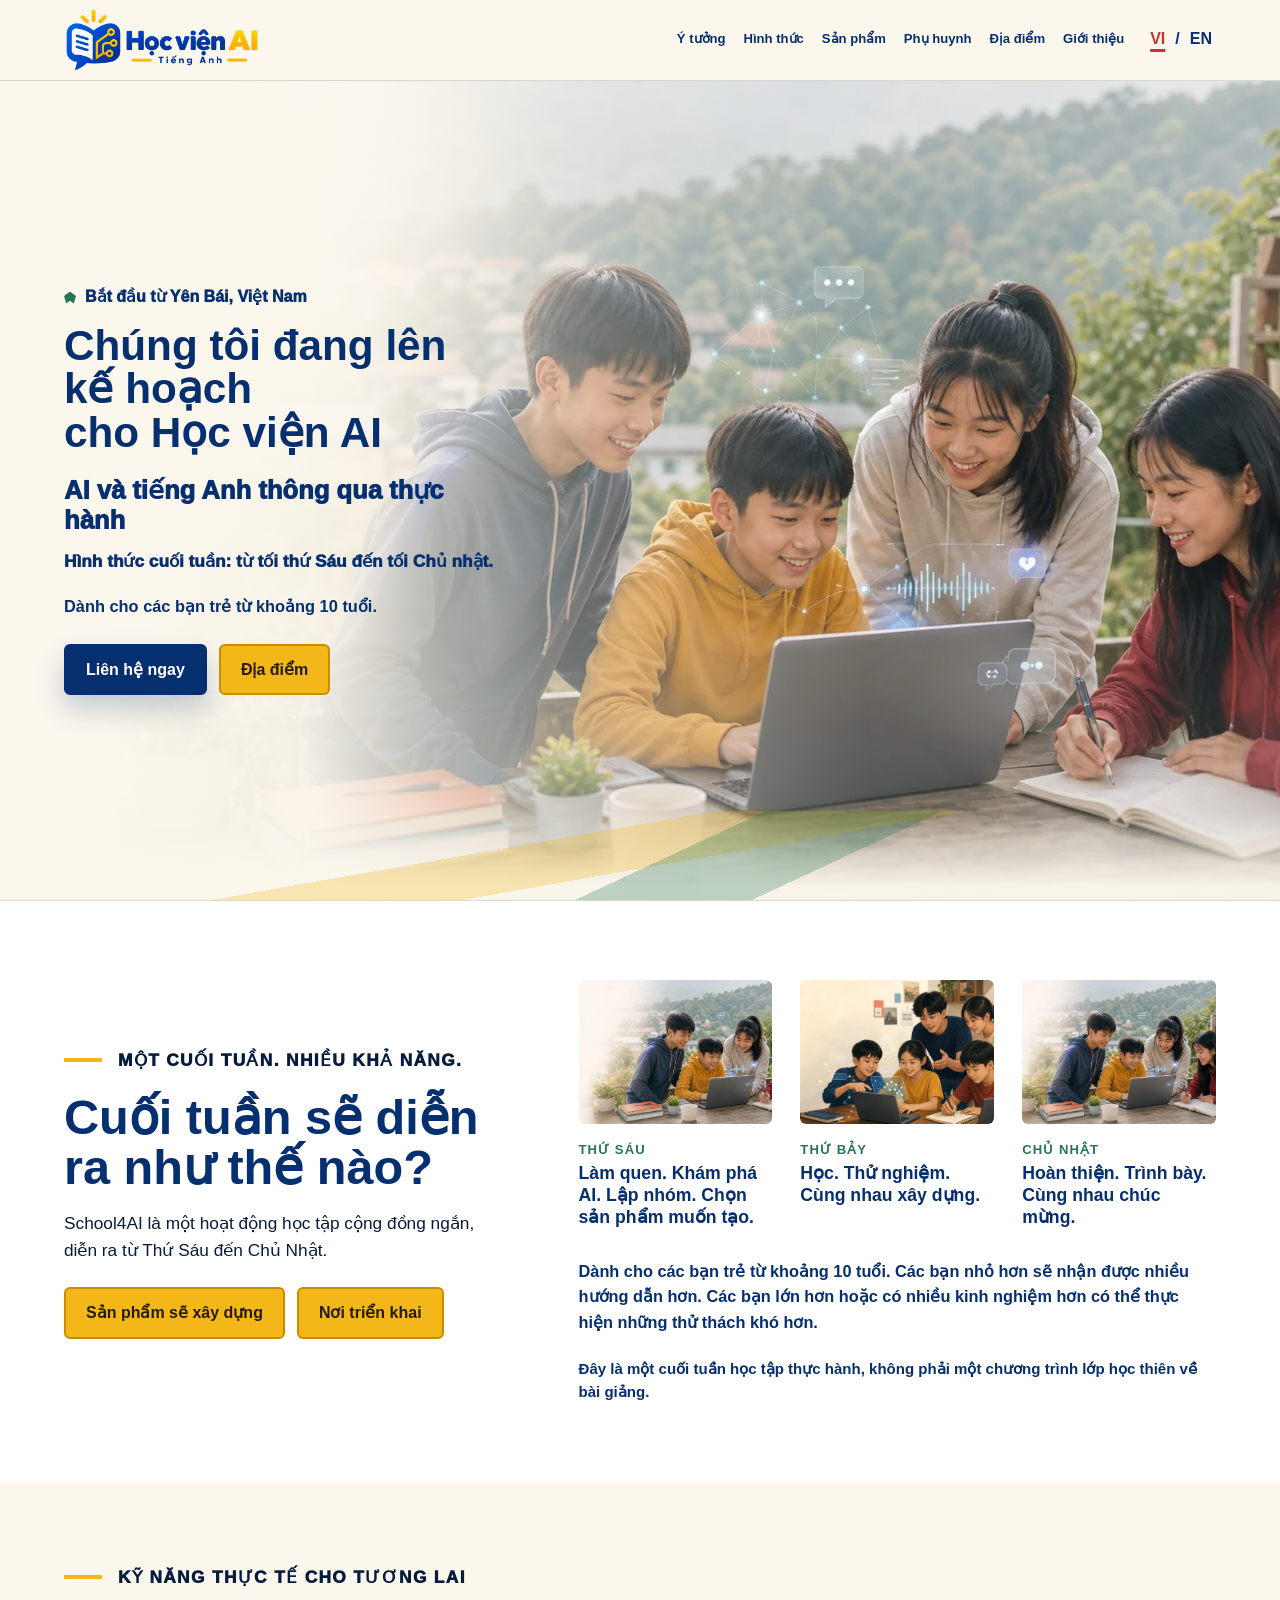
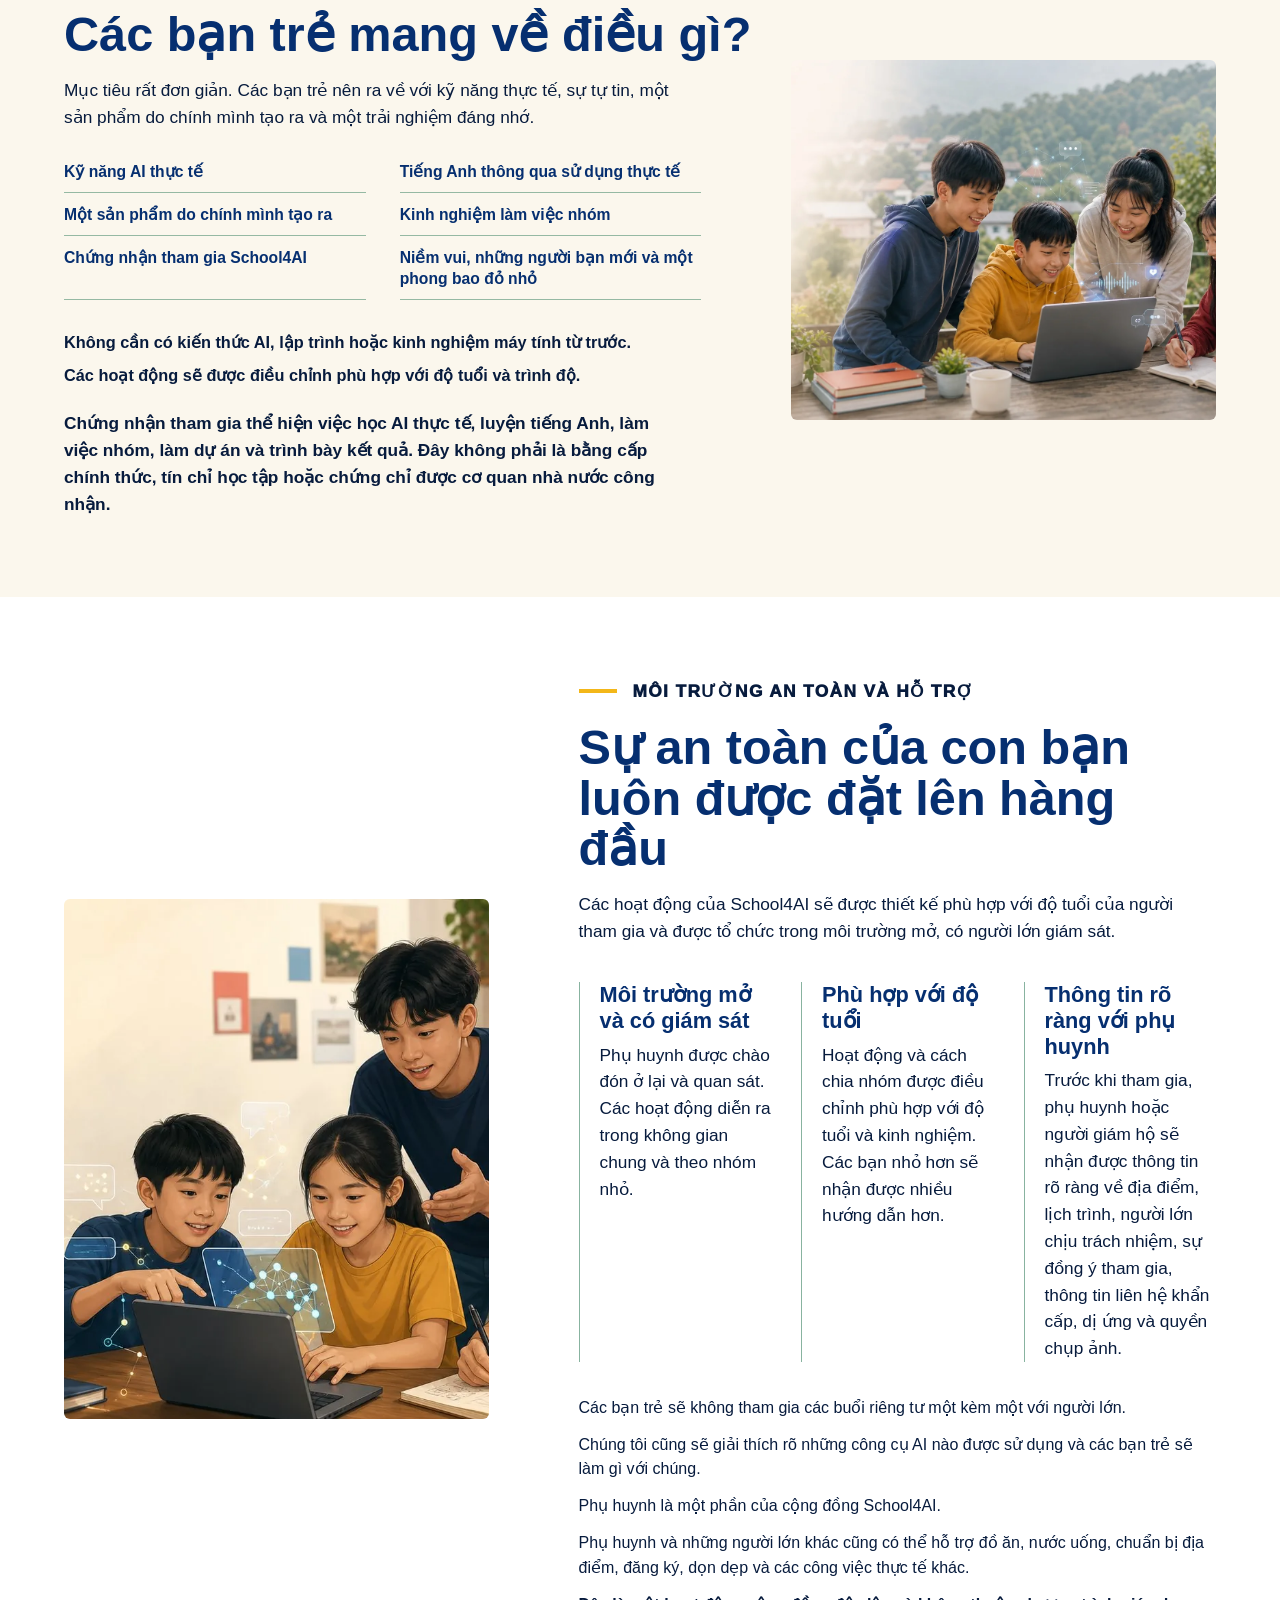
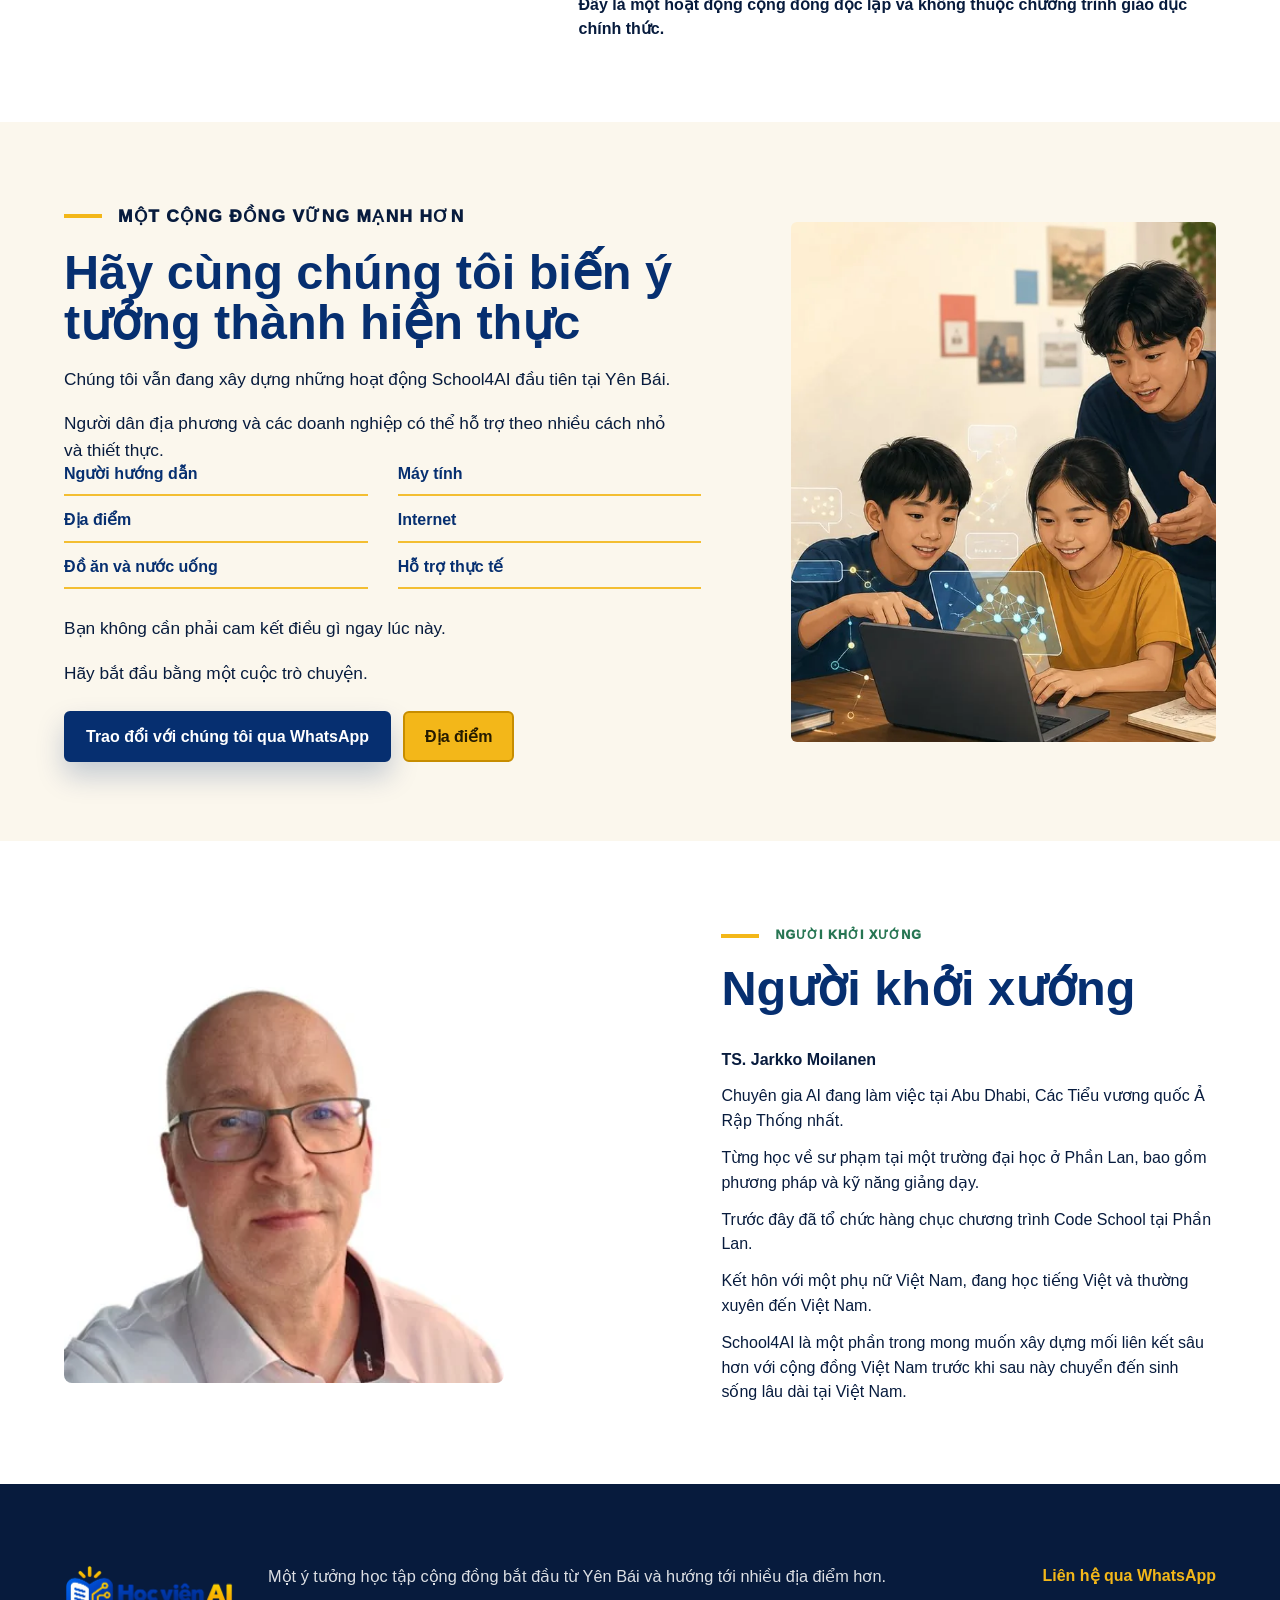
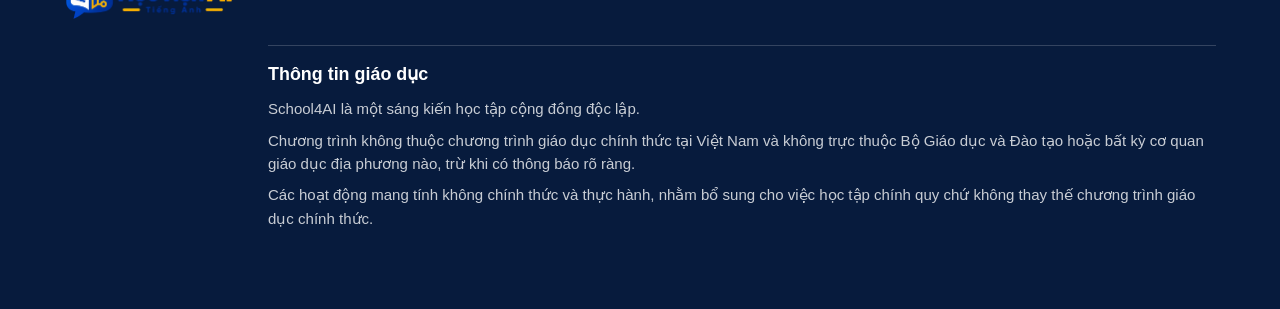
==== commit cbbe5584: "Add where we build CTA" ====
--- a/index.html
+++ b/index.html
@@ -18,7 +18,7 @@
     <link rel="icon" href="assets/favicon.svg" type="image/svg+xml">
     <link rel="preload" href="assets/logo-vi.webp" as="image">
     <link rel="preload" href="assets/hero-community-yen-bai.webp" as="image">
-    <link rel="stylesheet" href="css/styles.css?v=20260906-29">
+    <link rel="stylesheet" href="css/styles.css?v=20260906-31">
   </head>
   <body>
     <header class="site-header">
@@ -73,7 +73,10 @@
           <p class="story-label">Một cuối tuần. Nhiều khả năng.</p>
           <h2 id="weekend-title">Cuối tuần sẽ diễn ra như thế nào?</h2>
           <p>School4AI là một hoạt động học tập cộng đồng ngắn, diễn ra từ Thứ Sáu đến Chủ Nhật.</p>
-          <a class="button secondary" href="apps.html">Sản phẩm sẽ xây dựng</a>
+          <div class="section-actions">
+            <a class="button secondary" href="apps.html">Sản phẩm sẽ xây dựng</a>
+            <a class="button secondary" href="locations.html">Nơi triển khai</a>
+          </div>
         </div>
         <div class="story-body">
           <ol class="photo-moments"><li><img src="assets/hero-community-yen-bai.webp" alt=""><strong>Thứ Sáu</strong><span>Làm quen. Khám phá AI. Lập nhóm. Chọn sản phẩm muốn tạo.</span></li><li><img src="assets/hero-mixed-age.webp" alt=""><strong>Thứ Bảy</strong><span>Học. Thử nghiệm. Cùng nhau xây dựng.</span></li><li><img src="assets/hero-community-yen-bai.webp" alt=""><strong>Chủ Nhật</strong><span>Hoàn thiện. Trình bày. Cùng nhau chúc mừng.</span></li></ol>
--- a/css/styles.css
+++ b/css/styles.css
@@ -1209,13 +1209,15 @@
 .map-workspace {
   position: relative;
   width: 100%;
-  padding: clamp(20px, 2.8vw, 34px) clamp(20px, 5vw, 80px) clamp(36px, 4vw, 62px);
+  padding: clamp(20px, 2.8vw, 34px) 0 clamp(36px, 4vw, 62px);
   background: linear-gradient(180deg, rgba(226, 239, 229, 0.92), rgba(226, 239, 229, 0.66));
 }
 
 .map-workspace > * {
   max-width: 1760px;
   margin-inline: auto;
+  padding-inline: clamp(20px, 5vw, 80px);
+  box-sizing: border-box;
 }
 
 .map-layout {
@@ -1319,6 +1321,25 @@
   inset: 7px;
   background: var(--gold);
   border-radius: 50%;
+}
+
+.selected-marker {
+  z-index: 1200 !important;
+}
+
+.selected-marker span {
+  width: 38px;
+  height: 38px;
+  border-color: var(--gold);
+  box-shadow:
+    0 0 0 6px rgba(243, 183, 25, 0.28),
+    0 14px 26px rgba(7, 27, 61, 0.36);
+}
+
+.selected-marker span::after {
+  inset: 9px;
+  background: var(--white);
+  box-shadow: inset 0 0 0 5px var(--gold);
 }
 
 .partner-marker span {
@@ -2465,7 +2486,11 @@
   }
 
   .map-workspace {
-    padding: 0 16px 34px;
+    padding: 0 0 34px;
+  }
+
+  .map-workspace > * {
+    padding-inline: 16px;
   }
 
   .locations-map {
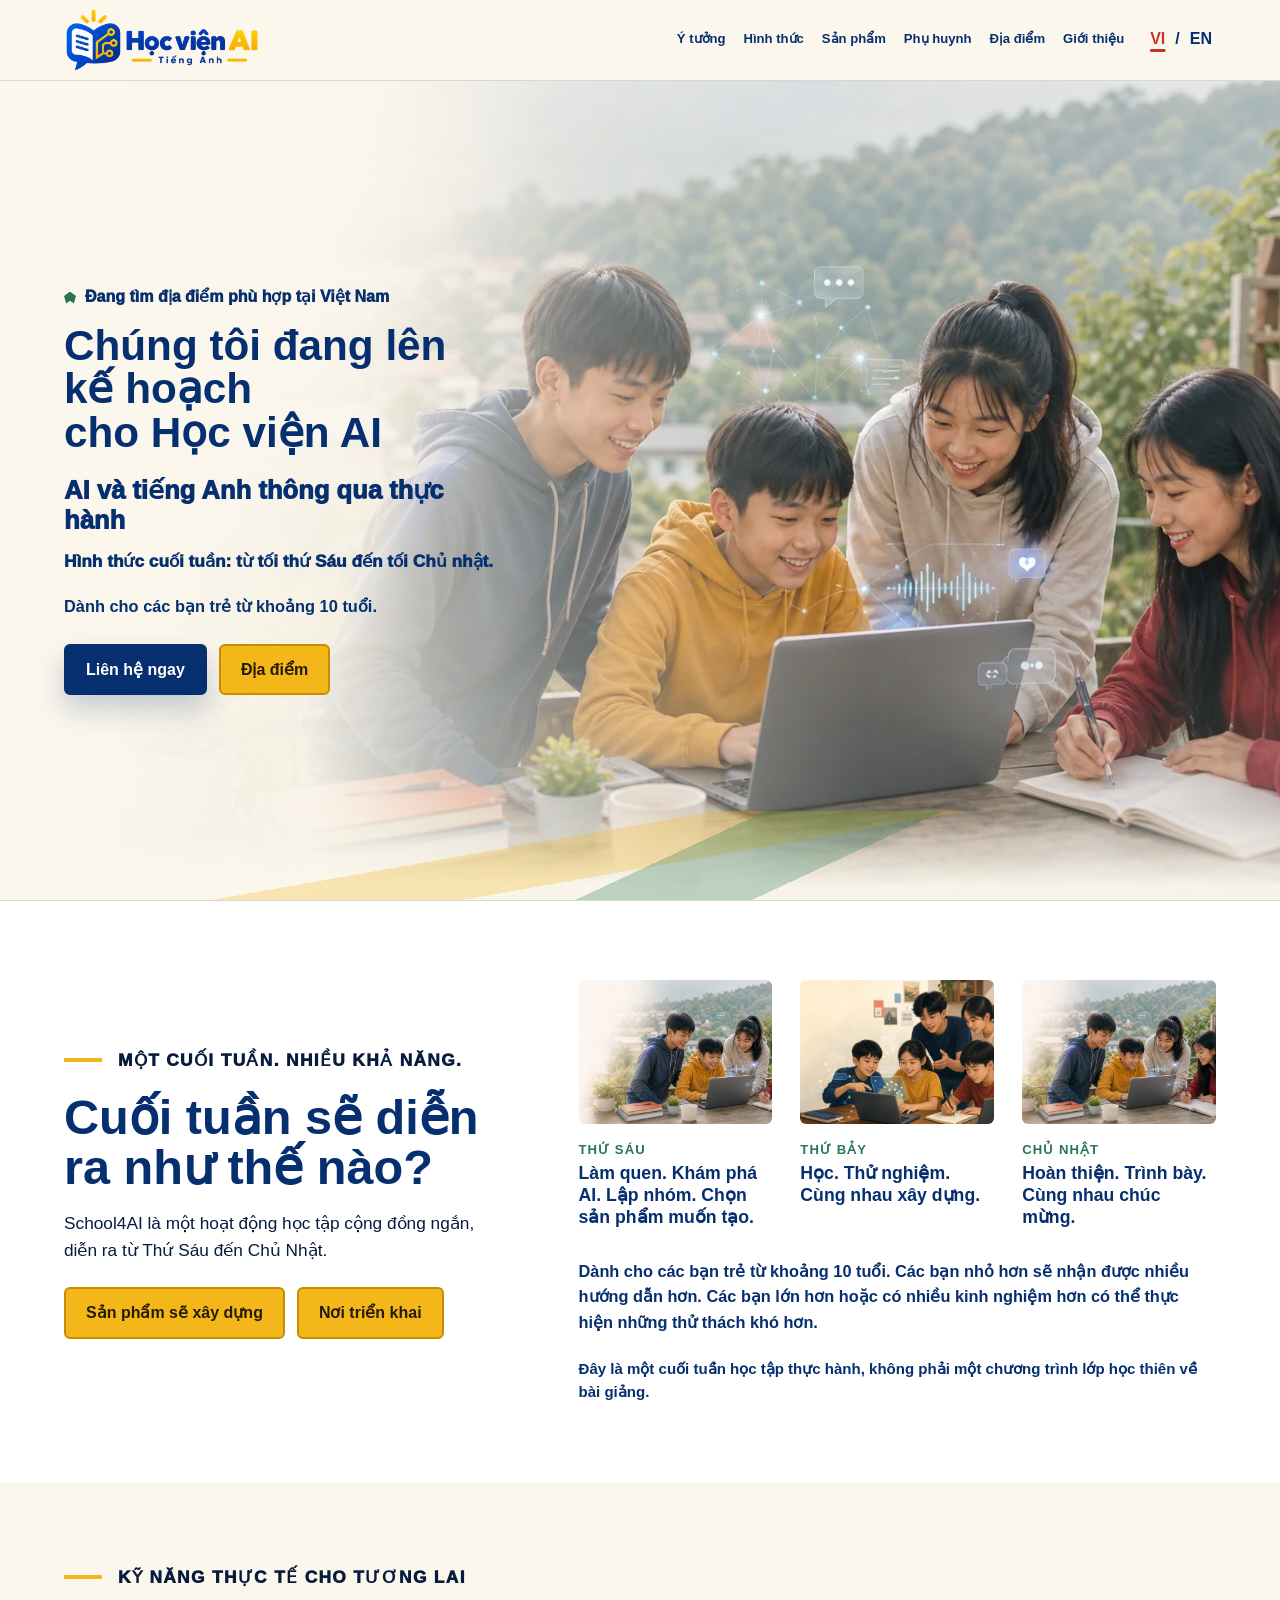
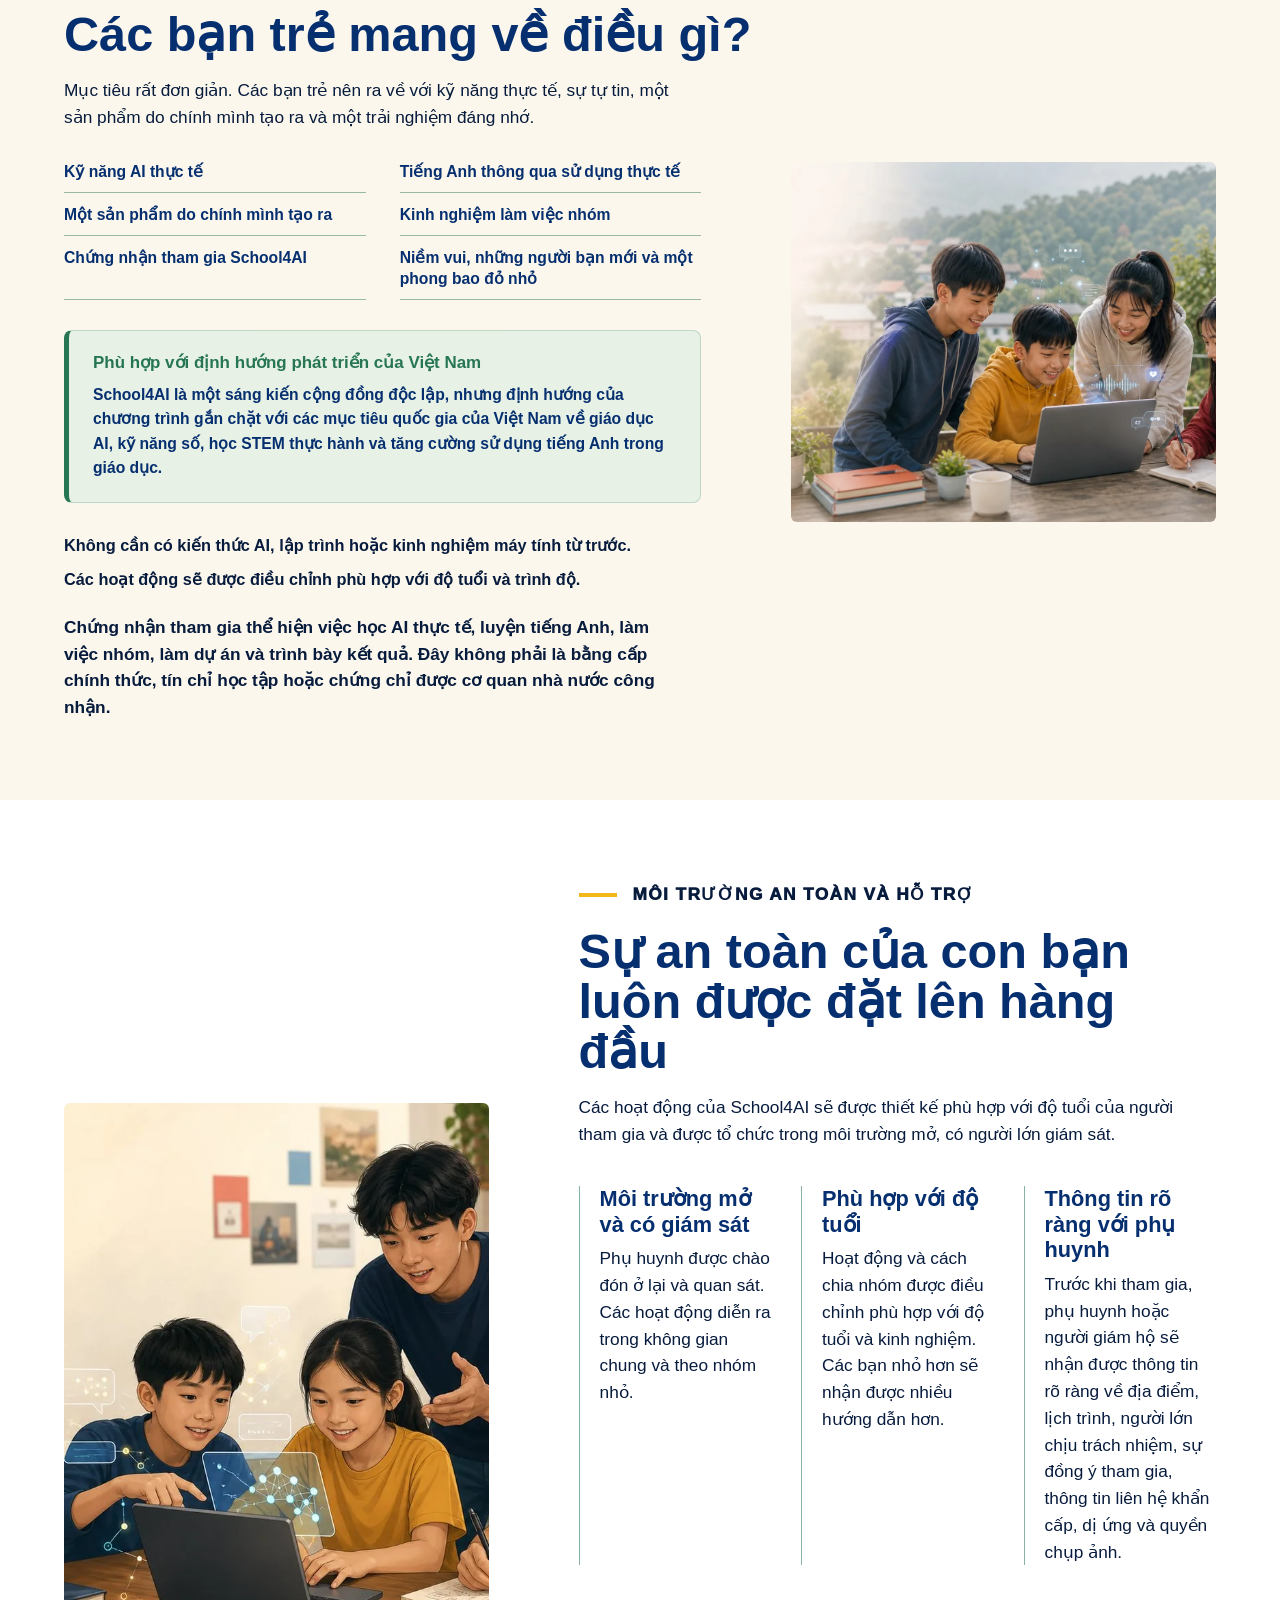
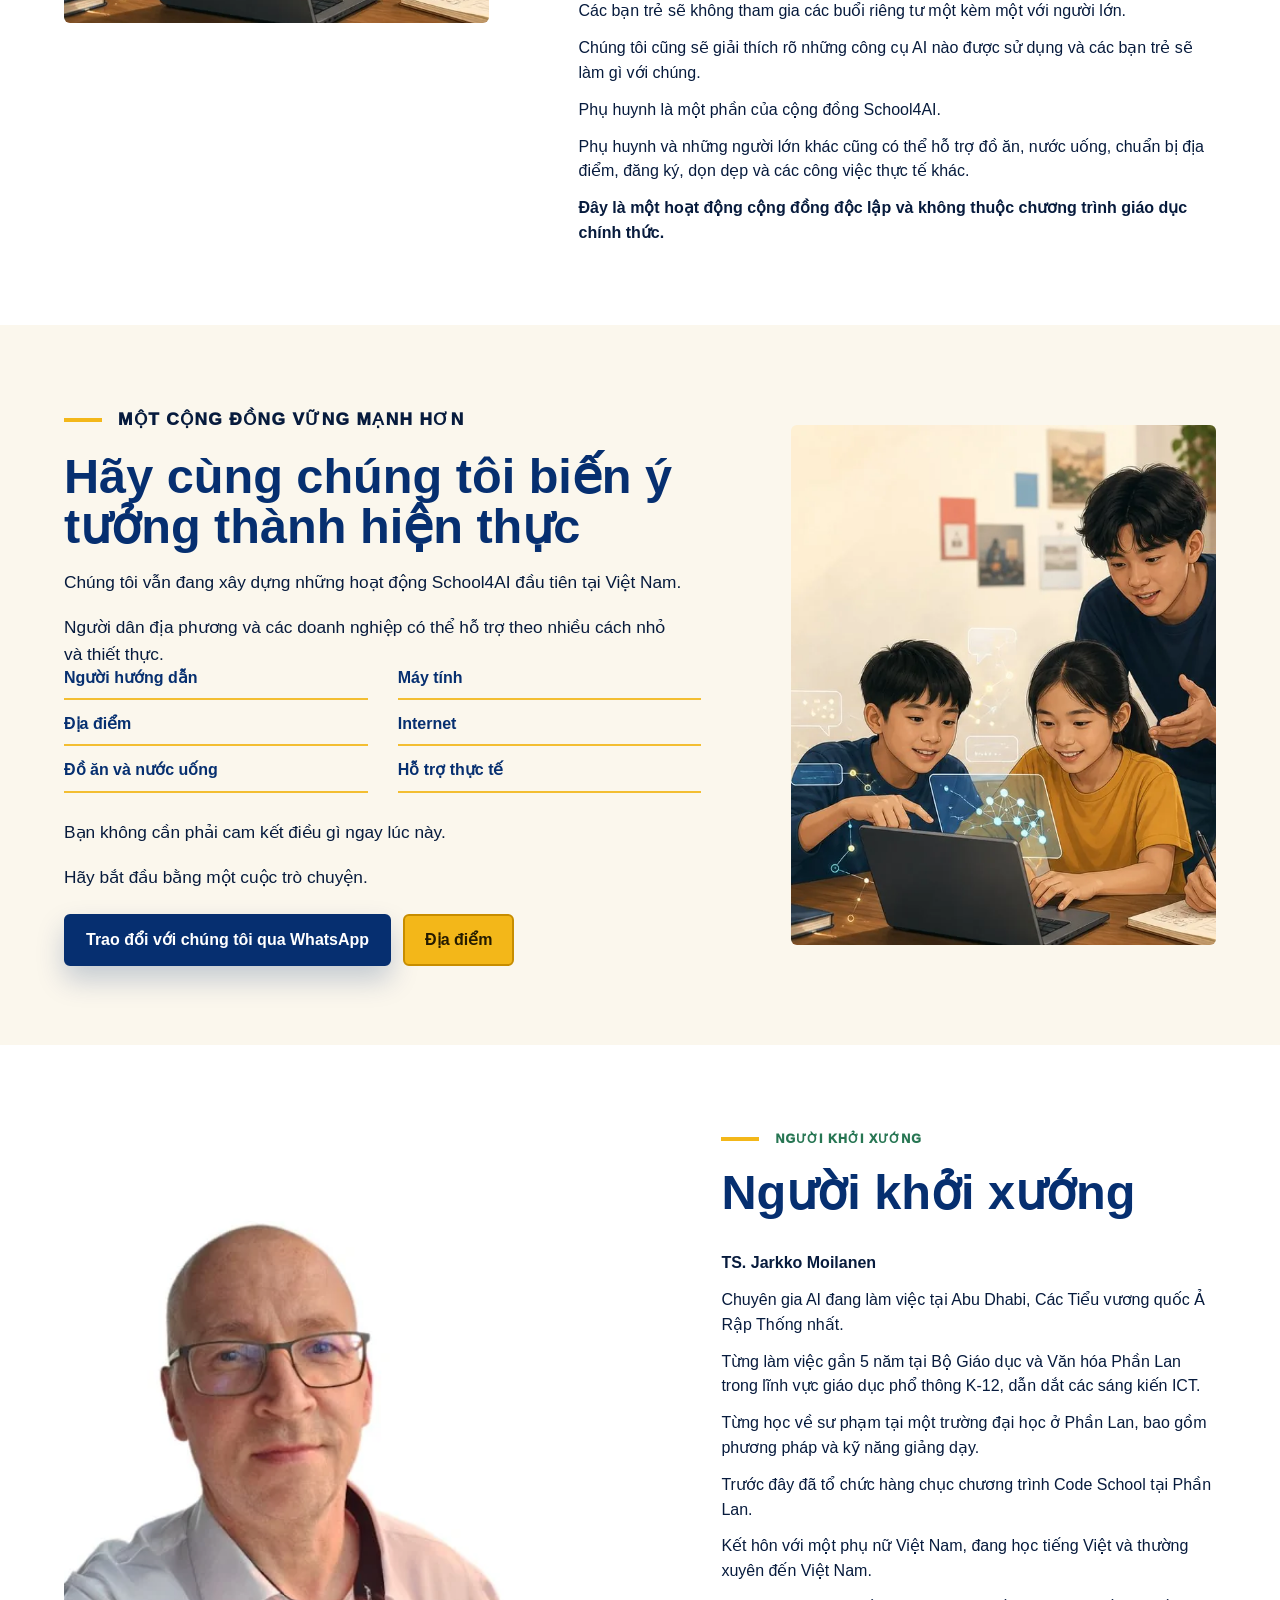
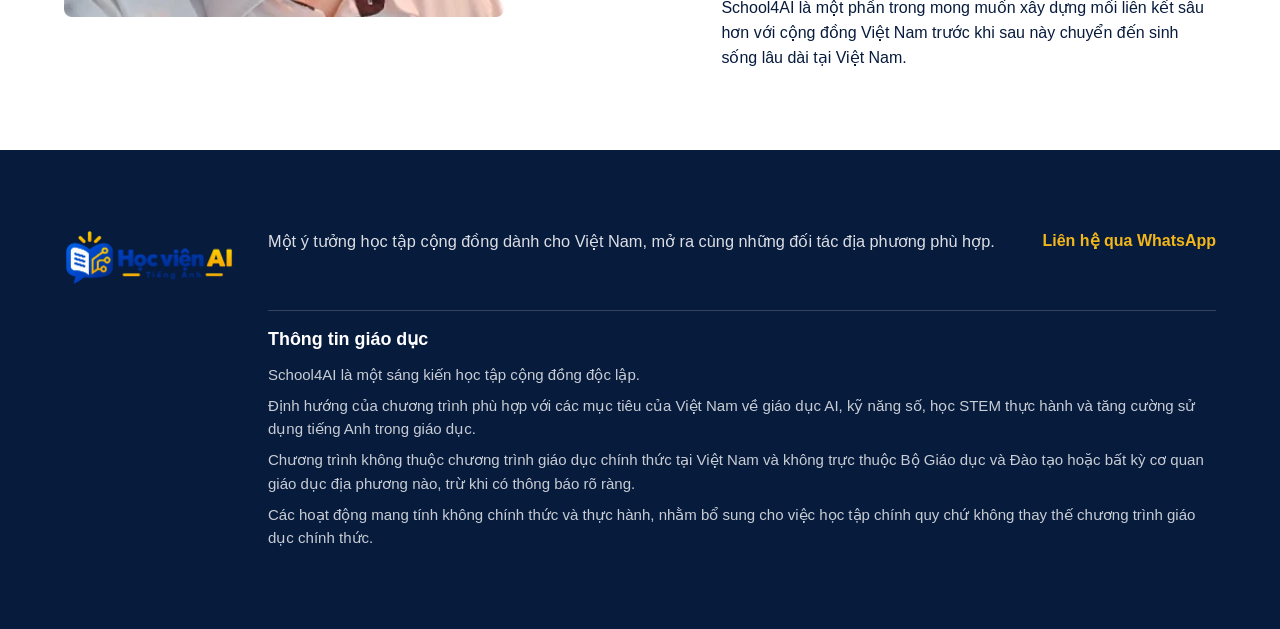
==== commit 30c2b904: "Refine School4AI positioning copy" ====
--- a/index.html
+++ b/index.html
@@ -3,22 +3,31 @@
   <head>
     <meta charset="utf-8">
     <meta name="viewport" content="width=device-width, initial-scale=1">
-    <title>Học viện AI | Bắt đầu từ Yên Bái</title>
-    <meta name="description" content="Một ý tưởng học tập cộng đồng về AI, tiếng Anh và học thông qua thực hành. Chúng tôi bắt đầu từ Yên Bái và hướng tới nhiều địa điểm hơn.">
-    <meta property="og:title" content="Học viện AI | Bắt đầu từ Yên Bái">
-    <meta property="og:description" content="Một ý tưởng học tập cộng đồng về AI, tiếng Anh và học thông qua thực hành. Chúng tôi bắt đầu từ Yên Bái và hướng tới nhiều địa điểm hơn.">
+    <title>Học viện AI | Học cộng đồng tại Việt Nam</title>
+    <meta name="description" content="Một ý tưởng học tập cộng đồng về AI, tiếng Anh và học thông qua thực hành cho các cộng đồng tại Việt Nam.">
+    <meta property="og:title" content="Học viện AI | Học cộng đồng tại Việt Nam">
+    <meta property="og:description" content="Một ý tưởng học tập cộng đồng về AI, tiếng Anh và học thông qua thực hành cho các cộng đồng tại Việt Nam.">
     <meta property="og:type" content="website">
     <meta property="og:url" content="https://school4ai.net/">
     <meta property="og:image" content="assets/hero-community-yen-bai.webp">
     <meta name="twitter:card" content="summary_large_image">
-    <meta name="twitter:title" content="Học viện AI | Bắt đầu từ Yên Bái">
-    <meta name="twitter:description" content="Một ý tưởng học tập cộng đồng về AI, tiếng Anh và học thông qua thực hành. Chúng tôi bắt đầu từ Yên Bái và hướng tới nhiều địa điểm hơn.">
+    <meta name="twitter:title" content="Học viện AI | Học cộng đồng tại Việt Nam">
+    <meta name="twitter:description" content="Một ý tưởng học tập cộng đồng về AI, tiếng Anh và học thông qua thực hành cho các cộng đồng tại Việt Nam.">
     <meta name="twitter:image" content="assets/hero-community-yen-bai.webp">
     <link rel="canonical" href="https://school4ai.net/">
     <link rel="icon" href="assets/favicon.svg" type="image/svg+xml">
     <link rel="preload" href="assets/logo-vi.webp" as="image">
     <link rel="preload" href="assets/hero-community-yen-bai.webp" as="image">
-    <link rel="stylesheet" href="css/styles.css?v=20260906-31">
+    <!-- Google tag (gtag.js) -->
+    <script async src="https://www.googletagmanager.com/gtag/js?id=G-9BZ2C9CHVC"></script>
+    <script>
+      window.dataLayer = window.dataLayer || [];
+      function gtag(){dataLayer.push(arguments);}
+      gtag('js', new Date());
+
+      gtag('config', 'G-9BZ2C9CHVC');
+    </script>
+    <link rel="stylesheet" href="css/styles.css?v=20260906-32">
   </head>
   <body>
     <header class="site-header">
@@ -52,7 +61,7 @@
     <main id="top">
       <section class="hero">
         <div class="hero-copy">
-          <p class="location-line">Bắt đầu từ Yên Bái, Việt Nam</p>
+          <p class="location-line">Đang tìm địa điểm phù hợp tại Việt Nam</p>
           <h1>Chúng tôi đang lên kế hoạch<br>cho Học viện AI</h1>
           <p class="hero-subheadline">AI và tiếng Anh thông qua thực hành</p>
           <p class="format-line">Hình thức cuối tuần: từ tối thứ Sáu đến tối Chủ nhật.</p>
@@ -91,6 +100,10 @@
           <h2 id="young-title">Các bạn trẻ mang về điều gì?</h2>
           <p>Mục tiêu rất đơn giản. Các bạn trẻ nên ra về với kỹ năng thực tế, sự tự tin, một sản phẩm do chính mình tạo ra và một trải nghiệm đáng nhớ.</p>
           <ul class="value-list"><li>Kỹ năng AI thực tế</li><li>Tiếng Anh thông qua sử dụng thực tế</li><li>Một sản phẩm do chính mình tạo ra</li><li>Kinh nghiệm làm việc nhóm</li><li>Chứng nhận tham gia School4AI</li><li>Niềm vui, những người bạn mới và một phong bao đỏ nhỏ</li></ul>
+          <div class="alignment-note">
+            <strong>Phù hợp với định hướng phát triển của Việt Nam</strong>
+            <p>School4AI là một sáng kiến cộng đồng độc lập, nhưng định hướng của chương trình gắn chặt với các mục tiêu quốc gia của Việt Nam về giáo dục AI, kỹ năng số, học STEM thực hành và tăng cường sử dụng tiếng Anh trong giáo dục.</p>
+          </div>
           <div class="plain-note">
             <p>Không cần có kiến thức AI, lập trình hoặc kinh nghiệm máy tính từ trước.</p>
             <p>Các hoạt động sẽ được điều chỉnh phù hợp với độ tuổi và trình độ.</p>
@@ -121,7 +134,7 @@
         <div class="story-heading">
           <p class="story-label">Một cộng đồng vững mạnh hơn</p>
           <h2 id="involved-title">Hãy cùng chúng tôi biến ý tưởng thành hiện thực</h2>
-          <p>Chúng tôi vẫn đang xây dựng những hoạt động School4AI đầu tiên tại Yên Bái.</p>
+          <p>Chúng tôi vẫn đang xây dựng những hoạt động School4AI đầu tiên tại Việt Nam.</p>
           <p>Người dân địa phương và các doanh nghiệp có thể hỗ trợ theo nhiều cách nhỏ và thiết thực.</p>
           <ul class="simple-list two-column-list"><li>Người hướng dẫn</li><li>Máy tính</li><li>Địa điểm</li><li>Internet</li><li>Đồ ăn và nước uống</li><li>Hỗ trợ thực tế</li></ul>
           <p>Bạn không cần phải cam kết điều gì ngay lúc này.</p>
@@ -143,6 +156,7 @@
           <h2>Người khởi xướng</h2>
           <div class="copy-stack compact-copy"><p><strong>TS. Jarkko Moilanen</strong></p>
           <p>Chuyên gia AI đang làm việc tại Abu Dhabi, Các Tiểu vương quốc Ả Rập Thống nhất.</p>
+          <p>Từng làm việc gần 5 năm tại Bộ Giáo dục và Văn hóa Phần Lan trong lĩnh vực giáo dục phổ thông K-12, dẫn dắt các sáng kiến ICT.</p>
           <p>Từng học về sư phạm tại một trường đại học ở Phần Lan, bao gồm phương pháp và kỹ năng giảng dạy.</p>
           <p>Trước đây đã tổ chức hàng chục chương trình Code School tại Phần Lan.</p>
           <p>Kết hôn với một phụ nữ Việt Nam, đang học tiếng Việt và thường xuyên đến Việt Nam.</p>
@@ -153,11 +167,12 @@
 
     <footer class="site-footer">
       <img id="footer-logo" src="assets/logo-vi.webp" alt="Hoc vien AI, Tieng Anh">
-      <p>Một ý tưởng học tập cộng đồng bắt đầu từ Yên Bái và hướng tới nhiều địa điểm hơn.</p>
+      <p>Một ý tưởng học tập cộng đồng dành cho Việt Nam, mở ra cùng những đối tác địa phương phù hợp.</p>
       <a class="whatsapp-link" href="https://wa.me/971509718065?text=Xin%20chao%20Jarkko.%20Toi%20da%20xem%20y%20tuong%20Hoc%20vien%20AI%20va%20muon%20tim%20hieu%20them.">Liên hệ qua WhatsApp</a>
       <div class="footer-disclaimer">
         <h2>Thông tin giáo dục</h2>
         <p>School4AI là một sáng kiến học tập cộng đồng độc lập.</p>
+        <p>Định hướng của chương trình phù hợp với các mục tiêu của Việt Nam về giáo dục AI, kỹ năng số, học STEM thực hành và tăng cường sử dụng tiếng Anh trong giáo dục.</p>
         <p>Chương trình không thuộc chương trình giáo dục chính thức tại Việt Nam và không trực thuộc Bộ Giáo dục và Đào tạo hoặc bất kỳ cơ quan giáo dục địa phương nào, trừ khi có thông báo rõ ràng.</p>
         <p>Các hoạt động mang tính không chính thức và thực hành, nhằm bổ sung cho việc học tập chính quy chứ không thay thế chương trình giáo dục chính thức.</p>
       </div>
--- a/css/styles.css
+++ b/css/styles.css
@@ -506,6 +506,30 @@
   margin: 0;
 }
 
+.alignment-note {
+  max-width: 760px;
+  margin-top: 30px;
+  padding: 22px 24px;
+  background: var(--leaf);
+  border: 1px solid rgba(39, 118, 83, 0.2);
+  border-left: 5px solid var(--green);
+  border-radius: var(--radius);
+}
+
+.alignment-note strong {
+  display: block;
+  color: var(--green);
+  font-size: clamp(1.06rem, 1.28vw, 1.18rem);
+  line-height: 1.2;
+}
+
+.alignment-note p {
+  margin-top: 10px;
+  color: var(--blue-dark);
+  font-size: clamp(0.98rem, 1.08vw, 1.05rem);
+  font-weight: 780;
+}
+
 .supporting-line {
   max-width: 760px;
   margin-top: 22px;
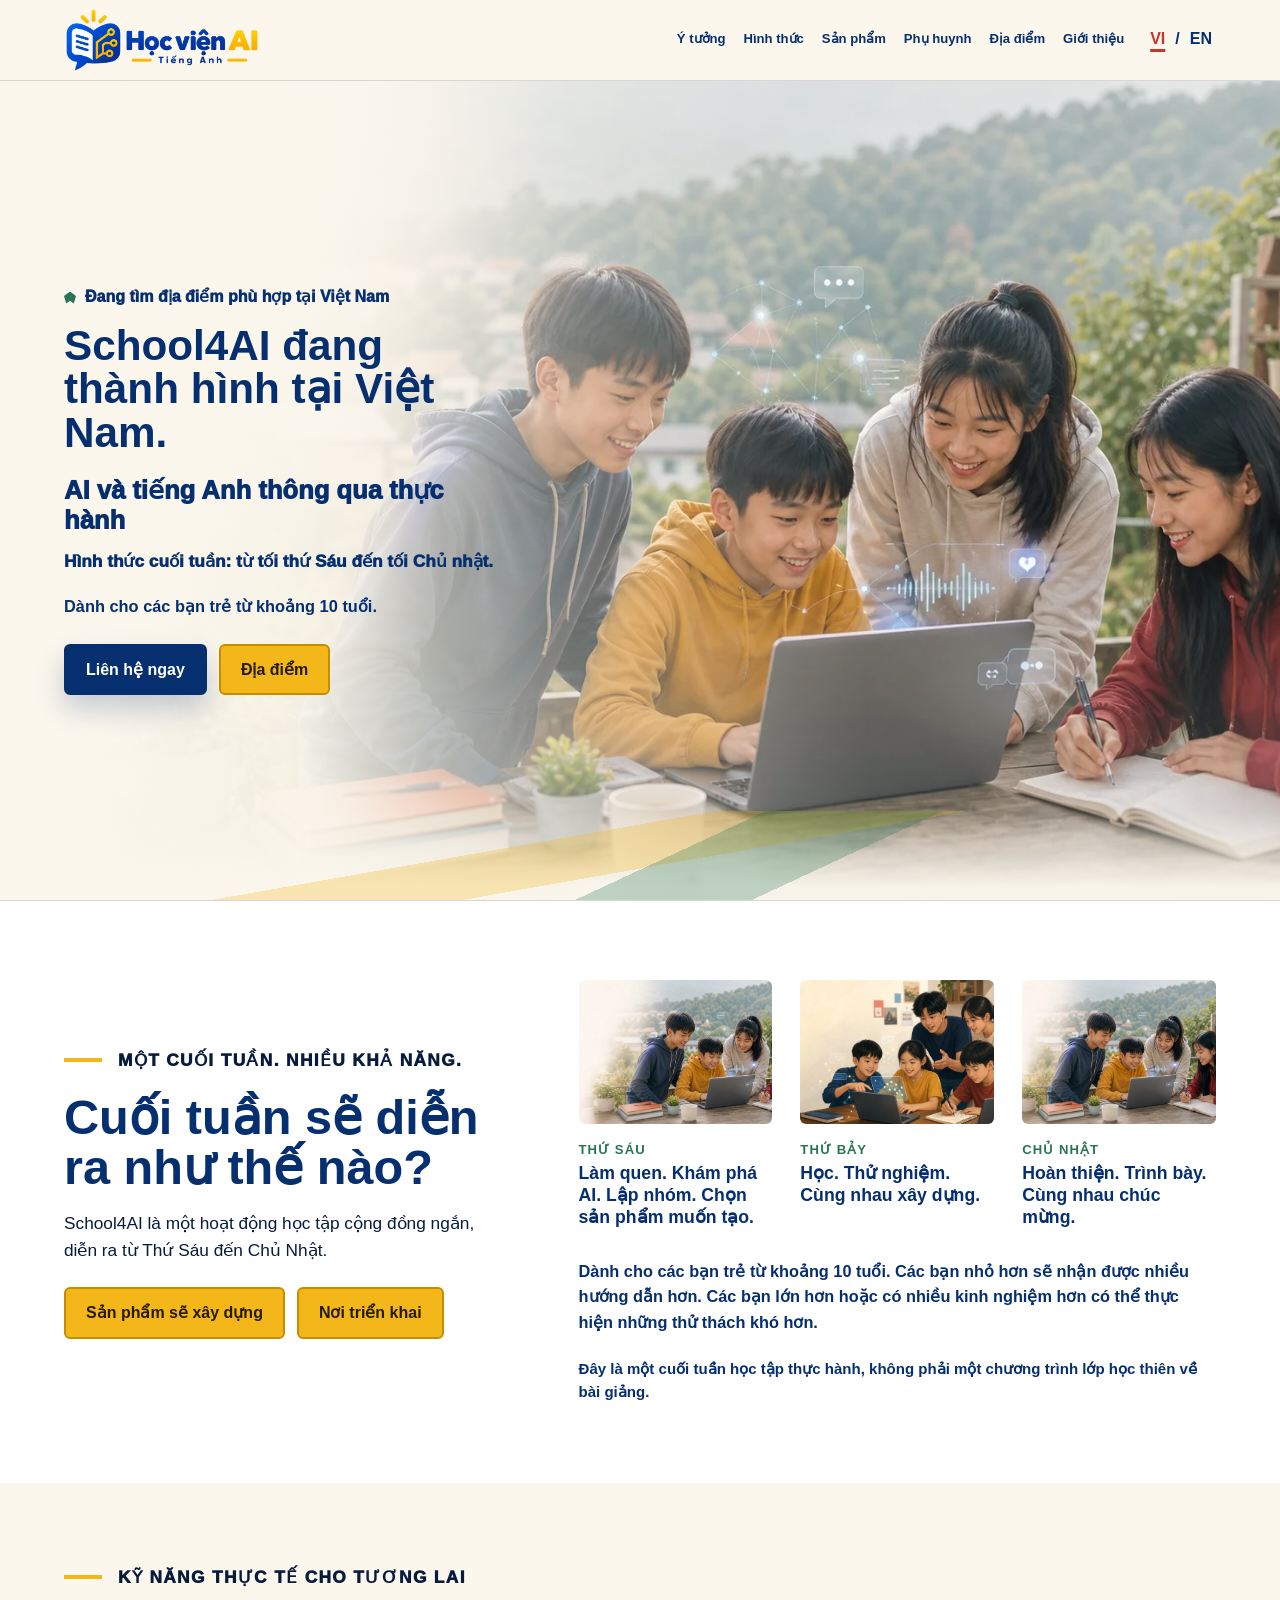
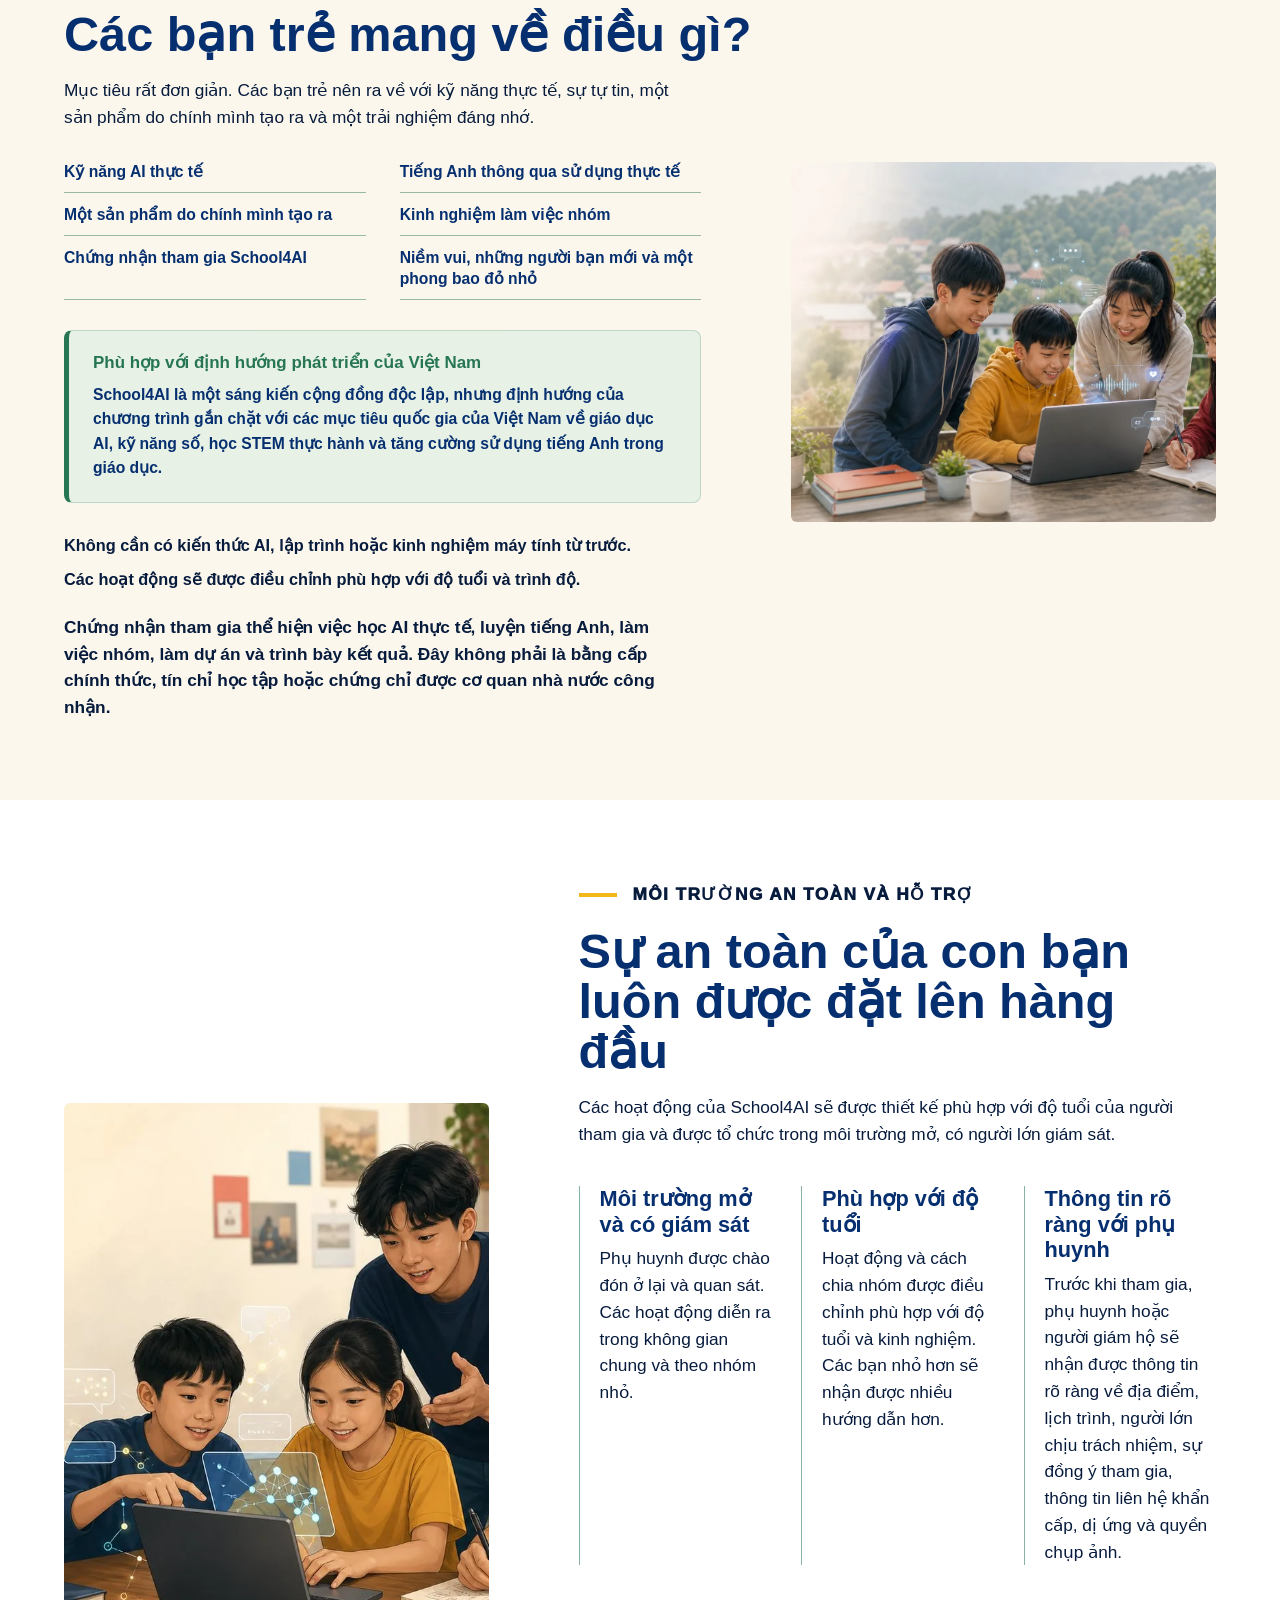
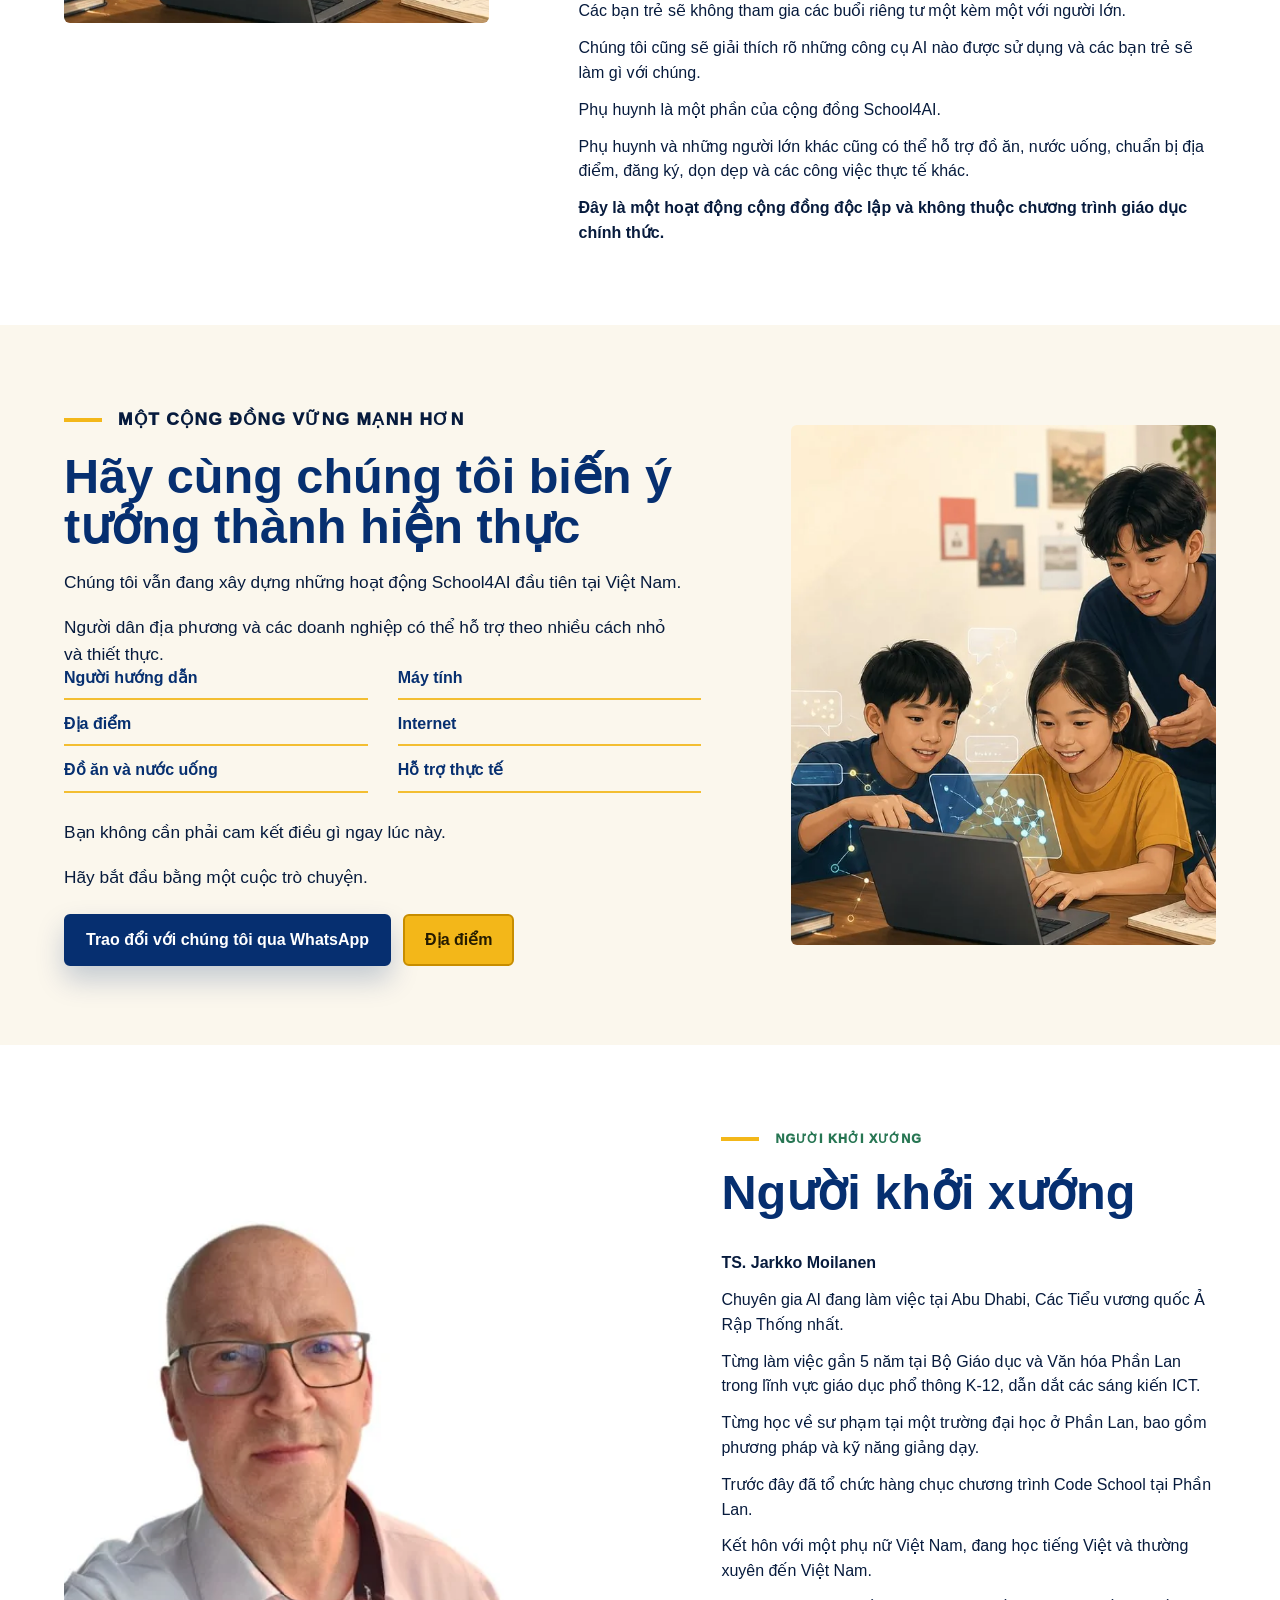
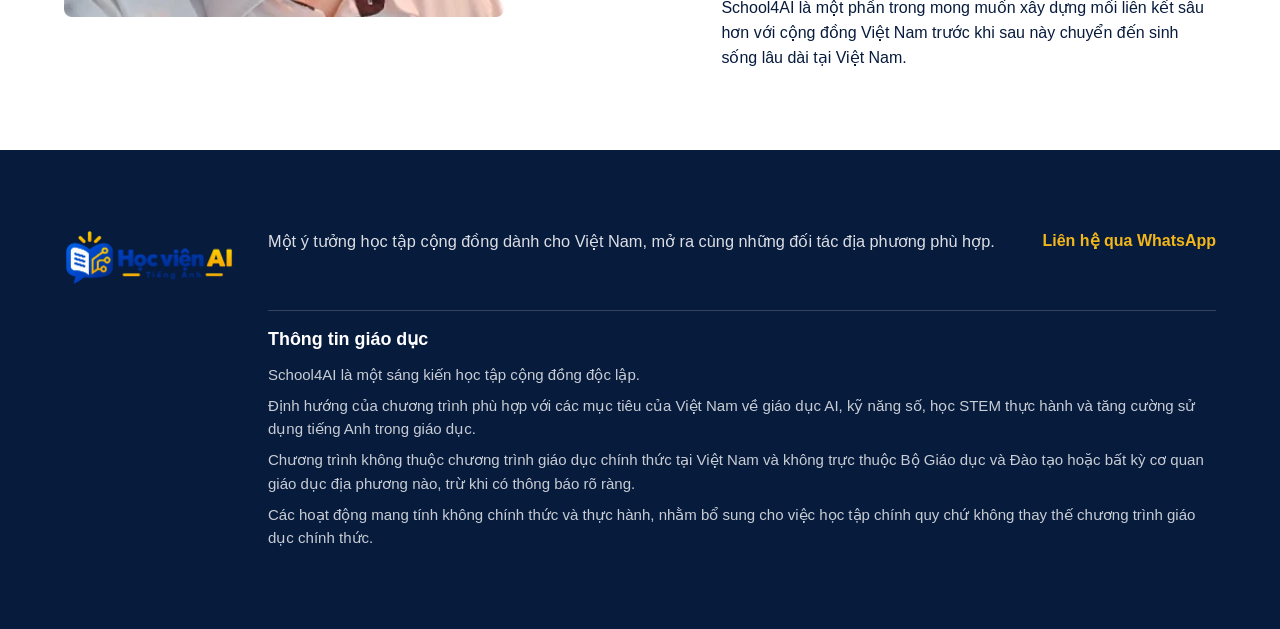
==== commit 4c4ab78e: "Update School4AI hero headline" ====
--- a/index.html
+++ b/index.html
@@ -62,7 +62,7 @@
       <section class="hero">
         <div class="hero-copy">
           <p class="location-line">Đang tìm địa điểm phù hợp tại Việt Nam</p>
-          <h1>Chúng tôi đang lên kế hoạch<br>cho Học viện AI</h1>
+          <h1>School4AI đang<br>thành hình tại Việt Nam.</h1>
           <p class="hero-subheadline">AI và tiếng Anh thông qua thực hành</p>
           <p class="format-line">Hình thức cuối tuần: từ tối thứ Sáu đến tối Chủ nhật.</p>
           <p class="age-line">Dành cho các bạn trẻ <br class="mobile-break">từ khoảng 10 tuổi.</p>
